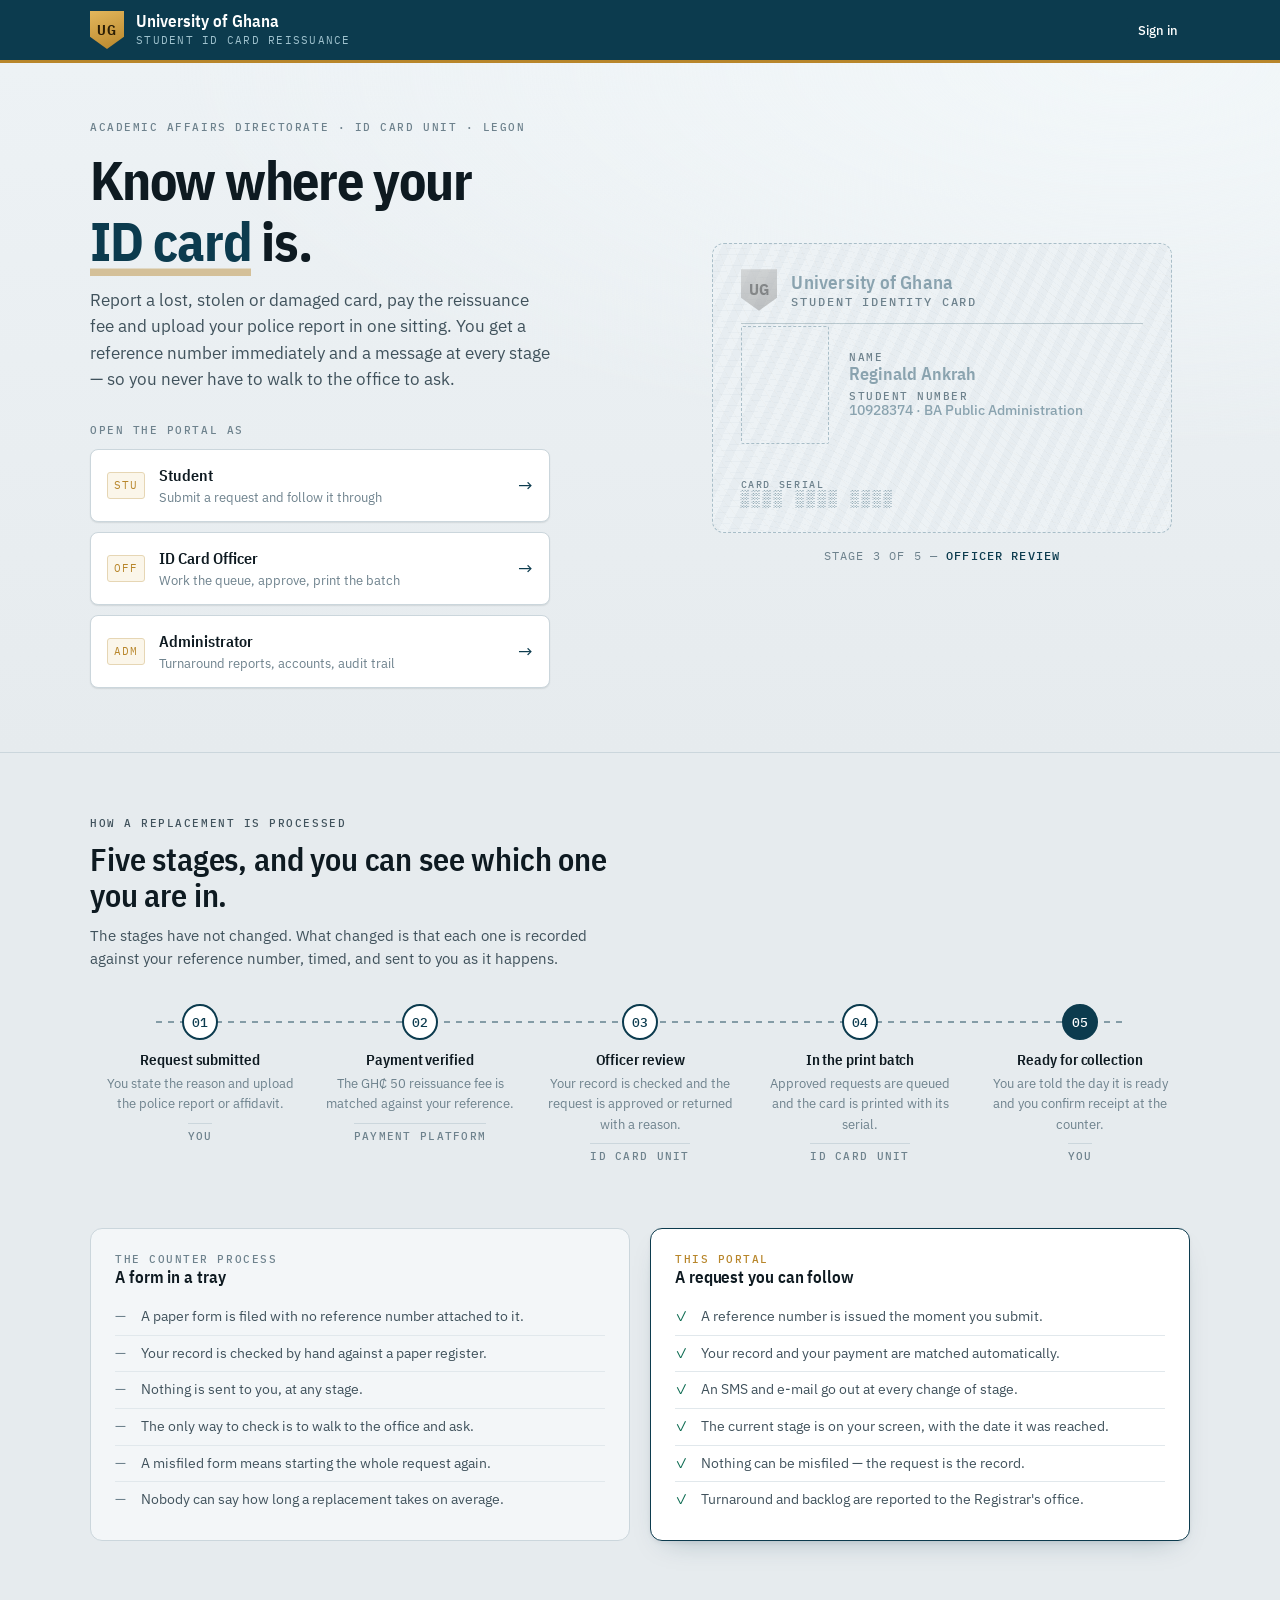
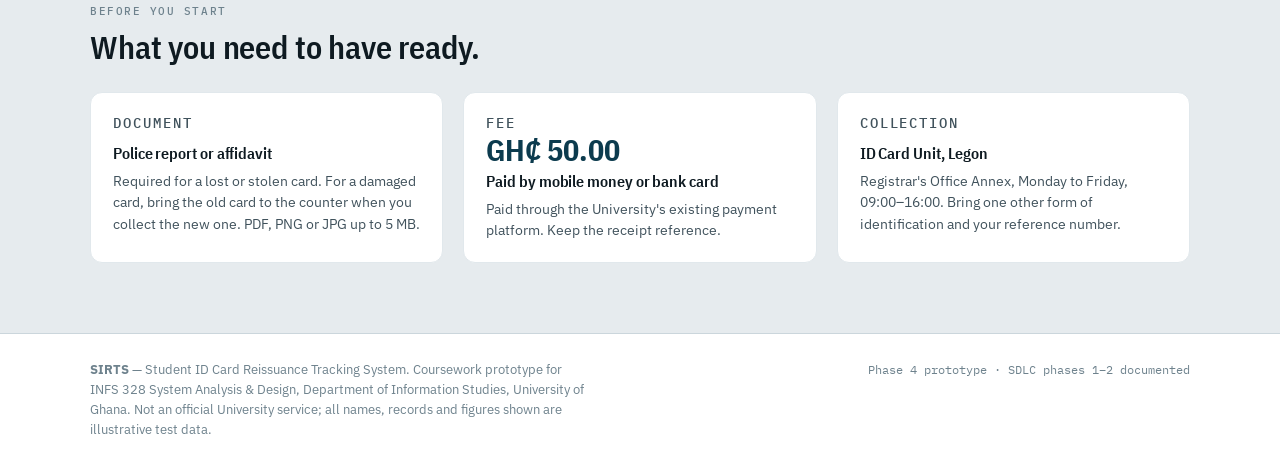
==== index.html @ f865d031 "Build the SIRTS reissuance portal as a static site Replaces the single-file Tailwind mockup with a s" ====
<!DOCTYPE html>
<html lang="en">
<head>
<meta charset="UTF-8">
<meta name="viewport" content="width=device-width, initial-scale=1">
<title>Student ID Card Reissuance — University of Ghana</title>
<meta name="description" content="Report a lost, stolen or damaged University of Ghana student ID card, pay the reissuance fee, and follow the request through every stage until collection.">
<link rel="preconnect" href="https://fonts.googleapis.com">
<link rel="preconnect" href="https://fonts.gstatic.com" crossorigin>
<link href="https://fonts.googleapis.com/css2?family=IBM+Plex+Mono:wght@400;500&family=IBM+Plex+Sans+Condensed:wght@600;700&family=IBM+Plex+Sans:wght@400;500;600&display=swap" rel="stylesheet">
<link rel="stylesheet" href="assets/css/base.css">
<link rel="stylesheet" href="assets/css/home.css">
<link rel="icon" href="data:image/svg+xml,<svg xmlns='http://www.w3.org/2000/svg' viewBox='0 0 32 32'><rect width='32' height='32' rx='6' fill='%230C3B4E'/><text x='16' y='22' font-family='sans-serif' font-size='15' font-weight='700' fill='%23E3B75C' text-anchor='middle'>UG</text></svg>">
</head>
<body>

<header class="mast mast--home">
  <div class="wrap mast__in">
    <a class="mast__id" href="index.html">
      <span class="crest" aria-hidden="true">UG</span>
      <span>
        <span class="mast__name">University of Ghana</span>
        <span class="mast__sub">Student ID Card Reissuance</span>
      </span>
    </a>
    <a class="btn btn--sm" href="app.html?role=student">Sign in</a>
  </div>
</header>

<main>

  <!-- HERO: the card you are waiting for, drawn as it currently exists -->
  <section class="hero">
    <div class="wrap hero__grid">
      <div>
        <p class="eyebrow">Academic Affairs Directorate · ID Card Unit · Legon</p>
        <h1>Know where your <em>ID card</em> is.</h1>
        <p class="hero__lede">
          Report a lost, stolen or damaged card, pay the reissuance fee and upload your
          police report in one sitting. You get a reference number immediately and a
          message at every stage — so you never have to walk to the office to ask.
        </p>

        <nav class="doors" aria-labelledby="doors-label">
          <p class="eyebrow doors__label" id="doors-label">Open the portal as</p>
          <div class="doors__list">
            <a class="door" href="app.html?role=student">
              <span class="door__key">STU</span>
              <span>
                <span class="door__name">Student</span>
                <span class="door__what">Submit a request and follow it through</span>
              </span>
              <span class="door__go" aria-hidden="true">→</span>
            </a>
            <a class="door" href="app.html?role=officer">
              <span class="door__key">OFF</span>
              <span>
                <span class="door__name">ID Card Officer</span>
                <span class="door__what">Work the queue, approve, print the batch</span>
              </span>
              <span class="door__go" aria-hidden="true">→</span>
            </a>
            <a class="door" href="app.html?role=admin">
              <span class="door__key">ADM</span>
              <span>
                <span class="door__name">Administrator</span>
                <span class="door__what">Turnaround reports, accounts, audit trail</span>
              </span>
              <span class="door__go" aria-hidden="true">→</span>
            </a>
          </div>
        </nav>
      </div>

      <div class="hero__art">
        <figure class="idcard" id="heroCard" data-state="blueprint">
          <div class="idcard__face">
            <div class="idcard__head">
              <span class="idcard__crest" aria-hidden="true">UG</span>
              <span class="idcard__org">
                <b>University of Ghana</b>
                <span>Student Identity Card</span>
              </span>
            </div>
            <div class="idcard__body">
              <div class="idcard__photo" aria-hidden="true">RA</div>
              <dl class="idcard__lines">
                <div>
                  <dt>Name</dt>
                  <dd>Reginald Ankrah</dd>
                </div>
                <div>
                  <dt>Student number</dt>
                  <dd class="sm mono">10928374 · BA Public Administration</dd>
                </div>
              </dl>
            </div>
            <div class="idcard__foot">
              <span class="idcard__serial">
                <small>Card serial</small>
                <span id="heroSerial">▒▒▒▒ ▒▒▒▒ ▒▒▒▒</span>
              </span>
              <span class="idcard__seal" aria-hidden="true">UG</span>
            </div>
          </div>
        </figure>
        <p class="hero__caption" id="heroCaption">Stage 1 of 5 — <b>request submitted</b></p>
      </div>
    </div>
  </section>

  <!-- THE FIVE STAGES -->
  <section class="stages">
    <div class="wrap">
      <div class="stages__head">
        <p class="eyebrow">How a replacement is processed</p>
        <h2>Five stages, and you can see which one you are in.</h2>
        <p>
          The stages have not changed. What changed is that each one is recorded against
          your reference number, timed, and sent to you as it happens.
        </p>
      </div>
      <ol class="rail">
        <li class="stage">
          <span class="stage__dot">01</span>
          <div>
            <h3>Request submitted</h3>
            <p>You state the reason and upload the police report or affidavit.</p>
            <span class="stage__who">You</span>
          </div>
        </li>
        <li class="stage">
          <span class="stage__dot">02</span>
          <div>
            <h3>Payment verified</h3>
            <p>The GH₵ 50 reissuance fee is matched against your reference.</p>
            <span class="stage__who">Payment platform</span>
          </div>
        </li>
        <li class="stage">
          <span class="stage__dot">03</span>
          <div>
            <h3>Officer review</h3>
            <p>Your record is checked and the request is approved or returned with a reason.</p>
            <span class="stage__who">ID Card Unit</span>
          </div>
        </li>
        <li class="stage">
          <span class="stage__dot">04</span>
          <div>
            <h3>In the print batch</h3>
            <p>Approved requests are queued and the card is printed with its serial.</p>
            <span class="stage__who">ID Card Unit</span>
          </div>
        </li>
        <li class="stage">
          <span class="stage__dot">05</span>
          <div>
            <h3>Ready for collection</h3>
            <p>You are told the day it is ready and you confirm receipt at the counter.</p>
            <span class="stage__who">You</span>
          </div>
        </li>
      </ol>
    </div>
  </section>

  <!-- WHAT CHANGES -->
  <section class="split">
    <div class="wrap split__grid">
      <div class="compare compare--old">
        <p class="eyebrow">The counter process</p>
        <h3>A form in a tray</h3>
        <ul>
          <li><i>—</i> A paper form is filed with no reference number attached to it.</li>
          <li><i>—</i> Your record is checked by hand against a paper register.</li>
          <li><i>—</i> Nothing is sent to you, at any stage.</li>
          <li><i>—</i> The only way to check is to walk to the office and ask.</li>
          <li><i>—</i> A misfiled form means starting the whole request again.</li>
          <li><i>—</i> Nobody can say how long a replacement takes on average.</li>
        </ul>
      </div>
      <div class="compare compare--new">
        <p class="eyebrow eyebrow--gold">This portal</p>
        <h3>A request you can follow</h3>
        <ul>
          <li><i>✓</i> A reference number is issued the moment you submit.</li>
          <li><i>✓</i> Your record and your payment are matched automatically.</li>
          <li><i>✓</i> An SMS and e-mail go out at every change of stage.</li>
          <li><i>✓</i> The current stage is on your screen, with the date it was reached.</li>
          <li><i>✓</i> Nothing can be misfiled — the request is the record.</li>
          <li><i>✓</i> Turnaround and backlog are reported to the Registrar's office.</li>
        </ul>
      </div>
    </div>
  </section>

  <!-- WHAT YOU NEED -->
  <section class="needs">
    <div class="wrap">
      <p class="eyebrow">Before you start</p>
      <h2 style="font-size:clamp(24px,3.4vw,32px);margin-top:10px;">What you need to have ready.</h2>
      <div class="needs__grid">
        <article class="need">
          <p class="eyebrow">Document</p>
          <h3>Police report or affidavit</h3>
          <p>
            Required for a lost or stolen card. For a damaged card, bring the old card to
            the counter when you collect the new one. PDF, PNG or JPG up to 5 MB.
          </p>
        </article>
        <article class="need">
          <p class="eyebrow">Fee</p>
          <p class="fee">GH₵ 50.00</p>
          <h3 style="margin-top:8px;">Paid by mobile money or bank card</h3>
          <p>Paid through the University's existing payment platform. Keep the receipt reference.</p>
        </article>
        <article class="need">
          <p class="eyebrow">Collection</p>
          <h3>ID Card Unit, Legon</h3>
          <p>
            Registrar's Office Annex, Monday to Friday, 09:00–16:00. Bring one other form of
            identification and your reference number.
          </p>
        </article>
      </div>
    </div>
  </section>
</main>

<footer class="foot">
  <div class="wrap foot__in">
    <p>
      <strong>SIRTS</strong> — Student ID Card Reissuance Tracking System. Coursework
      prototype for INFS 328 System Analysis &amp; Design, Department of Information
      Studies, University of Ghana. Not an official University service; all names, records
      and figures shown are illustrative test data.
    </p>
    <p class="mono" style="font-size:12px;">Phase 4 prototype · SDLC phases 1–2 documented</p>
  </div>
</footer>

<script src="assets/js/home.js"></script>
</body>
</html>
---- assets/css/base.css ----
/* SIRTS — Student ID Card Reissuance Tracking System
   Shared tokens, resets, typography and the ID-card artifact. */

:root {
  /* Ground: the cool sheen of a laminated card, not paper white */
  --paper:        #E6EBEE;
  --paper-deep:   #D5DDE2;
  --surface:      #FFFFFF;
  --surface-sunk: #F3F6F8;

  --ink:          #0E1A21;
  --ink-2:        #40525C;
  --ink-3:        #6E828D;
  --rule:         #CBD6DC;
  --rule-soft:    #E1E8EC;

  --legon:        #0C3B4E;   /* primary — deep petrol blue */
  --legon-lift:   #145369;
  --legon-wash:   #E4EEF2;

  --gold:         #B8862B;   /* foil. used only on the card and the seal */
  --gold-lift:    #E3B75C;

  --wait:         #A2660A;
  --wait-wash:    #FBF0DC;
  --ok:           #0B6A50;
  --ok-wash:      #DFF0EA;
  --stop:         #97282A;
  --stop-wash:    #FAE5E4;

  --sans: "IBM Plex Sans", -apple-system, BlinkMacSystemFont, "Segoe UI", Roboto, sans-serif;
  --cond: "IBM Plex Sans Condensed", "IBM Plex Sans", -apple-system, "Segoe UI", Roboto, sans-serif;
  --mono: "IBM Plex Mono", ui-monospace, SFMono-Regular, Menlo, Consolas, monospace;

  --r-sm: 4px;
  --r-md: 8px;
  --r-lg: 12px;

  --shadow-1: 0 1px 2px rgba(14, 26, 33, .06), 0 1px 1px rgba(14, 26, 33, .04);
  --shadow-2: 0 2px 4px rgba(14, 26, 33, .05), 0 12px 28px -16px rgba(12, 59, 78, .35);
  --shadow-3: 0 24px 60px -24px rgba(12, 59, 78, .45);

  --wrap: 1140px;
}

*, *::before, *::after { box-sizing: border-box; }

html { -webkit-text-size-adjust: 100%; }

body {
  margin: 0;
  background: var(--paper);
  color: var(--ink);
  font-family: var(--sans);
  font-size: 15px;
  line-height: 1.55;
  font-feature-settings: "kern" 1;
  -webkit-font-smoothing: antialiased;
}

h1, h2, h3, h4 {
  font-family: var(--cond);
  font-weight: 600;
  line-height: 1.12;
  letter-spacing: -0.005em;
  margin: 0;
}

p { margin: 0; }
ul, ol { margin: 0; padding: 0; list-style: none; }

a { color: var(--legon); text-decoration-thickness: 1px; text-underline-offset: 2px; }
a:hover { color: var(--legon-lift); }

:focus-visible {
  outline: 2px solid var(--legon);
  outline-offset: 2px;
  border-radius: 2px;
}

.wrap { width: 100%; max-width: var(--wrap); margin-inline: auto; padding-inline: 20px; }

/* ---------- micro-labels: the registry vernacular ---------- */
.eyebrow {
  font-family: var(--mono);
  font-size: 11px;
  font-weight: 500;
  letter-spacing: .14em;
  text-transform: uppercase;
  color: var(--ink-3);
}
.eyebrow--gold { color: var(--gold); }

.mono { font-family: var(--mono); font-variant-numeric: tabular-nums; }

/* ---------- buttons ---------- */
.btn {
  --btn-bg: var(--legon);
  --btn-fg: #fff;
  --btn-bd: var(--legon);
  display: inline-flex;
  align-items: center;
  gap: 8px;
  padding: 9px 15px;
  border: 1px solid var(--btn-bd);
  border-radius: var(--r-sm);
  background: var(--btn-bg);
  color: var(--btn-fg);
  font: 500 14px/1 var(--sans);
  cursor: pointer;
  text-decoration: none;
  transition: background-color .14s ease, border-color .14s ease, transform .14s ease;
}
.btn:hover { background: var(--legon-lift); border-color: var(--legon-lift); color: #fff; }
.btn:active { transform: translateY(1px); }
.btn[disabled] { opacity: .45; cursor: not-allowed; transform: none; }

.btn--quiet { --btn-bg: transparent; --btn-fg: var(--legon); --btn-bd: var(--rule); }
.btn--quiet:hover { background: var(--legon-wash); border-color: var(--legon); color: var(--legon); }

.btn--go { --btn-bg: var(--ok); --btn-bd: var(--ok); }
.btn--go:hover { background: #095641; border-color: #095641; }

.btn--stop { --btn-bg: transparent; --btn-fg: var(--stop); --btn-bd: #E3BEBD; }
.btn--stop:hover { background: var(--stop-wash); border-color: var(--stop); color: var(--stop); }

.btn--sm { padding: 6px 11px; font-size: 13px; }

/* ---------- status pills ---------- */
.pill {
  display: inline-flex;
  align-items: center;
  gap: 6px;
  padding: 3px 9px 3px 7px;
  border-radius: 999px;
  font: 500 12px/1.5 var(--sans);
  white-space: nowrap;
}
.pill::before { content: ""; width: 6px; height: 6px; border-radius: 50%; background: currentColor; }
.pill--wait { background: var(--wait-wash); color: var(--wait); }
.pill--ok   { background: var(--ok-wash);   color: var(--ok); }
.pill--stop { background: var(--stop-wash); color: var(--stop); }
.pill--idle { background: var(--surface-sunk); color: var(--ink-2); }

/* ---------- surfaces ---------- */
.panel {
  background: var(--surface);
  border: 1px solid var(--rule-soft);
  border-radius: var(--r-lg);
  box-shadow: var(--shadow-1);
}
.panel__head {
  display: flex;
  align-items: center;
  justify-content: space-between;
  gap: 12px;
  padding: 14px 18px;
  border-bottom: 1px solid var(--rule-soft);
}
.panel__head h2, .panel__head h3 { font-size: 16px; }
.panel__body { padding: 18px; }

/* ---------- masthead ---------- */
.mast {
  position: sticky;
  top: 0;
  z-index: 40;
  background: var(--legon);
  color: #fff;
  border-bottom: 3px solid var(--gold);
}
.mast__in {
  display: flex;
  align-items: center;
  justify-content: space-between;
  gap: 16px;
  min-height: 60px;
}
.mast__id { display: flex; align-items: center; gap: 12px; text-decoration: none; color: #fff; }
.mast__id:hover { color: #fff; }
.mast__name { display: block; font-family: var(--cond); font-size: 17px; font-weight: 600; line-height: 1.15; }
.mast__sub {
  display: block;
  font-family: var(--mono); font-size: 10.5px; letter-spacing: .12em;
  text-transform: uppercase; color: #9FC2CE;
}

/* university monogram */
.crest {
  width: 34px; height: 38px;
  flex: none;
  display: grid;
  place-items: center;
  background: linear-gradient(160deg, var(--gold-lift), var(--gold));
  clip-path: polygon(0 0, 100% 0, 100% 68%, 50% 100%, 0 68%);
  font: 700 14px/1 var(--cond);
  letter-spacing: .04em;
  color: #2A1D05;
}

/* ---------- THE SIGNATURE: the card being minted ---------- */
.idcard {
  position: relative;
  margin: 0;
  aspect-ratio: 85.6 / 54;
  width: 100%;
  max-width: 420px;
  border-radius: var(--r-lg);
  container-type: inline-size;
}
.idcard__face {
  position: absolute;
  inset: 0;
  display: grid;
  grid-template-rows: auto 1fr auto;
  padding: 5.5% 6%;
  border-radius: inherit;
  overflow: hidden;
  background: linear-gradient(152deg, #F7FAFB 0%, #E8F0F3 46%, #DCE8ED 100%);
  border: 1px solid var(--rule);
  box-shadow: var(--shadow-2);
  transition: opacity .5s ease, filter .5s ease;
}
/* guilloché — the security print you find on a real card */
.idcard__face::before {
  content: "";
  position: absolute;
  inset: -30%;
  background:
    repeating-radial-gradient(circle at 22% 118%, transparent 0 5px, rgba(12, 59, 78, .14) 5px 5.6px),
    repeating-radial-gradient(circle at 88% -18%, transparent 0 7px, rgba(184, 134, 43, .14) 7px 7.7px);
  opacity: .5;
  pointer-events: none;
}
.idcard__face > * { position: relative; }

.idcard__head {
  display: flex;
  align-items: center;
  gap: 3.5%;
  padding-bottom: 3%;
  border-bottom: 1px solid rgba(12, 59, 78, .22);
}
.idcard__crest {
  width: 8cqw; height: 9cqw;
  background: linear-gradient(160deg, var(--gold-lift), var(--gold));
  clip-path: polygon(0 0, 100% 0, 100% 68%, 50% 100%, 0 68%);
  display: grid; place-items: center;
  font: 700 3.4cqw/1 var(--cond); color: #2A1D05;
}
.idcard__org { line-height: 1.15; }
.idcard__org b { display: block; font: 600 4.2cqw/1.1 var(--cond); color: var(--legon); letter-spacing: .01em; }
.idcard__org span {
  font: 500 2.5cqw/1.2 var(--mono);
  letter-spacing: .16em; text-transform: uppercase; color: var(--ink-3);
}

.idcard__body { display: grid; grid-template-columns: 22% 1fr; gap: 5%; align-items: center; }
.idcard__photo {
  aspect-ratio: 3 / 4;
  border-radius: 2px;
  background: linear-gradient(170deg, #C3D3DA, #9FB6C0);
  display: grid; place-items: center;
  font: 600 6cqw/1 var(--cond);
  color: rgba(255, 255, 255, .92);
  border: 1px solid rgba(12, 59, 78, .2);
}
.idcard__lines { display: grid; gap: 1.6cqw; min-width: 0; }
.idcard__lines dt {
  font: 500 2.3cqw/1 var(--mono);
  letter-spacing: .14em; text-transform: uppercase; color: var(--ink-3);
}
.idcard__lines dd {
  margin: 0;
  font: 600 4cqw/1.15 var(--cond);
  color: var(--ink);
  overflow: hidden; text-overflow: ellipsis; white-space: nowrap;
}
.idcard__lines dd.sm { font: 500 3cqw/1.2 var(--sans); color: var(--ink-2); }

.idcard__foot { display: flex; align-items: flex-end; justify-content: space-between; gap: 4%; }
.idcard__serial {
  font: 500 3cqw/1 var(--mono);
  letter-spacing: .22em;
  color: var(--legon);
}
.idcard__serial small {
  display: block;
  font-size: 2.2cqw; letter-spacing: .16em; text-transform: uppercase;
  color: var(--ink-3); margin-bottom: .6cqw;
}
/* gold foil seal — appears only once the card is approved */
.idcard__seal {
  width: 13cqw; height: 13cqw;
  flex: none;
  border-radius: 50%;
  display: grid; place-items: center;
  background:
    radial-gradient(circle at 34% 28%, rgba(255, 255, 255, .5), transparent 58%),
    conic-gradient(from 210deg, #A87B25, #E7C36E 18%, #9C6F1E 36%, #F0D68F 54%,
                   #A87B25 72%, #E0BB63 88%, #A87B25 100%);
  color: #3A2807;
  font: 700 3cqw/1 var(--cond);
  letter-spacing: .04em;
  box-shadow: inset 0 0 0 .7cqw rgba(255, 255, 255, .34), 0 1px 3px rgba(58, 40, 7, .4);
  opacity: 0;
  transform: scale(.6) rotate(-25deg);
  transition: opacity .45s ease, transform .5s cubic-bezier(.2, .9, .3, 1.35);
}

/* --- state: not yet printed. a blueprint of the card that will exist --- */
.idcard[data-state="blueprint"] .idcard__face {
  background: repeating-linear-gradient(115deg, #EDF2F5 0 9px, #E7EDF1 9px 18px);
  border-style: dashed;
  border-color: #A9BEC8;
  box-shadow: none;
}
.idcard[data-state="blueprint"] .idcard__face::before { opacity: .18; }
.idcard[data-state="blueprint"] .idcard__photo {
  background: transparent;
  border: 1px dashed #A9BEC8;
  color: transparent;
}
.idcard[data-state="blueprint"] .idcard__lines dd,
.idcard[data-state="blueprint"] .idcard__org b,
.idcard[data-state="blueprint"] .idcard__serial { color: #8AA3AF; }
.idcard[data-state="blueprint"] .idcard__crest { filter: grayscale(1); opacity: .5; }

/* --- state: approved and in the print batch --- */
.idcard[data-state="printing"] .idcard__seal { opacity: .35; transform: scale(.92) rotate(-6deg); }
.idcard[data-state="printing"] .idcard__face::after {
  content: "";
  position: absolute;
  inset: 0;
  background: linear-gradient(100deg, transparent 35%, rgba(255, 255, 255, .78) 50%, transparent 65%);
  animation: sweep 2.4s linear infinite;
}

/* --- state: issued. the card exists --- */
.idcard[data-state="issued"] .idcard__seal { opacity: 1; transform: scale(1) rotate(0); }

/* --- state: stopped --- */
.idcard[data-state="void"] .idcard__face { filter: grayscale(.85); opacity: .55; }
.idcard[data-state="void"]::after {
  content: "REJECTED";
  position: absolute;
  top: 50%; left: 50%;
  transform: translate(-50%, -50%) rotate(-11deg);
  font: 700 clamp(20px, 7cqw, 40px)/1 var(--cond);
  letter-spacing: .12em;
  color: rgba(151, 40, 42, .72);
  border: 3px solid rgba(151, 40, 42, .55);
  border-radius: 4px;
  padding: 6px 16px;
}

@keyframes sweep {
  0%   { transform: translateX(-70%); }
  100% { transform: translateX(70%); }
}

/* ---------- toast ---------- */
.toasts {
  position: fixed;
  right: 16px; bottom: 16px;
  z-index: 90;
  display: grid;
  gap: 8px;
  width: min(340px, calc(100vw - 32px));
}
.toast {
  display: flex; gap: 10px; align-items: flex-start;
  padding: 12px 14px;
  border-radius: var(--r-md);
  border: 1px solid var(--rule);
  border-left: 3px solid var(--legon);
  background: var(--surface);
  box-shadow: var(--shadow-3);
  font-size: 13.5px;
  animation: rise .22s ease both;
}
.toast b { font-family: var(--cond); font-size: 14px; display: block; }
.toast--ok   { border-left-color: var(--ok); }
.toast--stop { border-left-color: var(--stop); }
@keyframes rise { from { opacity: 0; transform: translateY(8px); } }

/* ---------- dialog ---------- */
dialog.sheet {
  width: min(560px, calc(100vw - 32px));
  padding: 0;
  border: 1px solid var(--rule);
  border-radius: var(--r-lg);
  background: var(--surface);
  color: var(--ink);
  box-shadow: var(--shadow-3);
}
dialog.sheet::backdrop { background: rgba(9, 32, 42, .55); }
.sheet__head {
  display: flex; align-items: center; justify-content: space-between; gap: 12px;
  padding: 16px 20px;
  border-bottom: 1px solid var(--rule-soft);
}
.sheet__head h2 { font-size: 18px; }
.sheet__body { padding: 20px; display: grid; gap: 16px; }
.sheet__foot {
  display: flex; justify-content: flex-end; gap: 10px;
  padding: 14px 20px;
  border-top: 1px solid var(--rule-soft);
  background: var(--surface-sunk);
  border-radius: 0 0 var(--r-lg) var(--r-lg);
}
.x {
  border: 0; background: transparent; cursor: pointer;
  color: var(--ink-3); font-size: 20px; line-height: 1;
  padding: 4px 6px; border-radius: var(--r-sm);
}
.x:hover { background: var(--surface-sunk); color: var(--ink); }

/* ---------- forms ---------- */
.field { display: grid; gap: 6px; }
.field > label {
  font: 500 11px/1.4 var(--mono);
  letter-spacing: .13em; text-transform: uppercase; color: var(--ink-2);
}
.field .hint { font-size: 12.5px; color: var(--ink-3); }
input[type="text"], input[type="file"], select, textarea {
  width: 100%;
  padding: 9px 11px;
  font: 400 14px/1.4 var(--sans);
  color: var(--ink);
  background: var(--surface);
  border: 1px solid var(--rule);
  border-radius: var(--r-sm);
}
input[type="file"] { padding: 7px 9px; font-size: 13px; }
textarea { resize: vertical; min-height: 78px; }
input:focus, select:focus, textarea:focus {
  outline: 2px solid var(--legon);
  outline-offset: 1px;
  border-color: var(--legon);
}
.choice {
  display: flex; align-items: center; gap: 9px;
  padding: 10px 12px;
  border: 1px solid var(--rule);
  border-radius: var(--r-sm);
  cursor: pointer;
  font-size: 14px;
}
.choice:has(input:checked) { border-color: var(--legon); background: var(--legon-wash); }
.choice input { accent-color: var(--legon); }

.sr {
  position: absolute; width: 1px; height: 1px; padding: 0; margin: -1px;
  overflow: hidden; clip: rect(0 0 0 0); white-space: nowrap; border: 0;
}

/* ---------- masthead on small screens ---------- */
.bell__icon { display: none; }

@media (max-width: 620px) {
  .mast__in { min-height: 56px; gap: 8px; }
  .mast__name { font-size: 15px; white-space: nowrap; }
  /* the portal masthead carries a role switcher too, so the strapline gives way */
  .mast:not(.mast--home) .mast__sub { display: none; }
  .crest { width: 28px; height: 32px; font-size: 12px; }
  .mast__id { gap: 9px; }
  .mast__tools { gap: 6px; }
  .bell { padding: 7px 9px; gap: 5px; }
  .bell__label { display: none; }
  .bell__icon { display: inline; font-size: 13px; }
  .mast__tools select { padding: 7px 5px; font-size: 12px; max-width: 118px; }
}

@media (prefers-reduced-motion: reduce) {
  *, *::before, *::after {
    animation-duration: .001ms !important;
    animation-iteration-count: 1 !important;
    transition-duration: .001ms !important;
  }
}
---- assets/css/home.css ----
/* SIRTS — front page */

.hero {
  padding: 56px 0 64px;
  background:
    radial-gradient(120% 90% at 88% 0%, #F2F7F9 0%, transparent 62%),
    linear-gradient(180deg, #EDF2F5 0%, var(--paper) 100%);
  border-bottom: 1px solid var(--rule);
}
.hero__grid {
  display: grid;
  grid-template-columns: minmax(0, 1.05fr) minmax(0, .95fr);
  gap: 56px;
  align-items: center;
}
.hero h1 {
  font-size: clamp(34px, 5.4vw, 54px);
  font-weight: 700;
  letter-spacing: -0.02em;
  margin: 14px 0 16px;
  max-width: 14ch;
}
.hero h1 em {
  font-style: normal;
  color: var(--legon);
  box-shadow: inset 0 -0.14em 0 rgba(184, 134, 43, .45);
}
.hero__lede { font-size: 17px; color: var(--ink-2); max-width: 46ch; }

.hero__art { display: grid; gap: 14px; justify-items: center; }
.hero__art .idcard { max-width: 460px; }
.hero__caption {
  font-family: var(--mono);
  font-size: 11.5px;
  letter-spacing: .1em;
  text-transform: uppercase;
  color: var(--ink-3);
  text-align: center;
}
.hero__caption b { color: var(--legon); font-weight: 500; }

/* sign-in: three doors, not a login form nobody can use */
.doors { margin-top: 30px; }
.doors__label { margin-bottom: 10px; }
.doors__list { display: grid; gap: 10px; max-width: 460px; }
.door {
  display: grid;
  grid-template-columns: auto 1fr auto;
  align-items: center;
  gap: 14px;
  padding: 13px 16px;
  background: var(--surface);
  border: 1px solid var(--rule);
  border-radius: var(--r-md);
  text-decoration: none;
  color: inherit;
  box-shadow: var(--shadow-1);
  transition: border-color .15s ease, transform .15s ease, box-shadow .15s ease;
}
.door:hover {
  border-color: var(--legon);
  transform: translateX(3px);
  box-shadow: var(--shadow-2);
  color: inherit;
}
.door__key {
  font-family: var(--mono); font-size: 11px; letter-spacing: .1em;
  color: var(--gold); border: 1px solid #E6D6B4; background: #FBF6EA;
  border-radius: 3px; padding: 4px 6px;
}
.door__name { display: block; font-family: var(--cond); font-weight: 600; font-size: 16px; }
.door__what { display: block; font-size: 13px; color: var(--ink-3); }
.door__go { color: var(--legon); font-size: 18px; line-height: 1; }

/* the stage rail — the thing the old counter process could not show you */
.stages { padding: 62px 0; }
.stages__head { max-width: 60ch; margin-bottom: 34px; }
.stages__head h2 { font-size: clamp(24px, 3.4vw, 32px); margin: 10px 0 10px; }
.stages__head p { color: var(--ink-2); }

.rail { display: grid; grid-template-columns: repeat(5, 1fr); gap: 0; position: relative; }
.rail::before {
  content: "";
  position: absolute;
  left: 6%; right: 6%; top: 17px;
  height: 2px;
  background: repeating-linear-gradient(90deg, var(--legon) 0 6px, transparent 6px 12px);
  opacity: .45;
}
.stage { position: relative; padding: 0 12px; text-align: center; }
.stage__dot {
  width: 36px; height: 36px;
  margin: 0 auto 12px;
  display: grid; place-items: center;
  border-radius: 50%;
  background: var(--surface);
  border: 2px solid var(--legon);
  color: var(--legon);
  font: 500 13px/1 var(--mono);
  position: relative;
  z-index: 1;
}
.stage:last-child .stage__dot { background: var(--legon); color: #fff; }
.stage h3 { font-size: 15px; margin-bottom: 5px; }
.stage p { font-size: 13px; color: var(--ink-3); }
.stage__who {
  display: inline-block;
  margin-top: 8px;
  font: 500 10.5px/1 var(--mono);
  letter-spacing: .12em; text-transform: uppercase;
  color: var(--ink-3);
  border-top: 1px solid var(--rule);
  padding-top: 7px;
}

/* before / after — stated as process facts, not invented numbers */
.split { padding: 0 0 62px; }
.split__grid { display: grid; grid-template-columns: 1fr 1fr; gap: 20px; }
.compare { padding: 22px 24px; border-radius: var(--r-lg); border: 1px solid var(--rule); }
.compare--old { background: var(--surface-sunk); }
.compare--new { background: var(--surface); border-color: var(--legon); box-shadow: var(--shadow-2); }
.compare h3 { font-size: 17px; margin-bottom: 12px; }
.compare li {
  display: grid; grid-template-columns: 16px 1fr; gap: 10px;
  padding: 7px 0; font-size: 14px; color: var(--ink-2);
  border-top: 1px solid var(--rule-soft);
}
.compare li:first-of-type { border-top: 0; }
.compare li i { font-style: normal; color: var(--ink-3); }
.compare--new li i { color: var(--ok); }

/* what you need */
.needs { padding: 0 0 70px; }
.needs__grid { display: grid; grid-template-columns: repeat(3, 1fr); gap: 20px; margin-top: 26px; }
.need { padding: 20px 22px; background: var(--surface); border: 1px solid var(--rule-soft); border-radius: var(--r-lg); }
.need h3 { font-size: 16px; margin: 10px 0 8px; }
.need p { font-size: 14px; color: var(--ink-2); }
.need .fee { font-family: var(--cond); font-size: 30px; font-weight: 700; color: var(--legon); line-height: 1; }

.foot {
  border-top: 1px solid var(--rule);
  background: var(--surface);
  padding: 26px 0 34px;
}
.foot__in { display: flex; flex-wrap: wrap; gap: 16px; justify-content: space-between; align-items: baseline; }
.foot p { font-size: 13px; color: var(--ink-3); max-width: 62ch; }

@media (max-width: 960px) {
  .hero__grid { grid-template-columns: 1fr; gap: 40px; }
  .hero { padding: 40px 0 48px; }
  .rail { grid-template-columns: 1fr; gap: 18px; }
  .rail::before { display: none; }
  .stage { text-align: left; display: grid; grid-template-columns: 36px 1fr; gap: 14px; padding: 0; }
  .stage__dot { margin: 0; }
  .split__grid, .needs__grid { grid-template-columns: 1fr; }
}
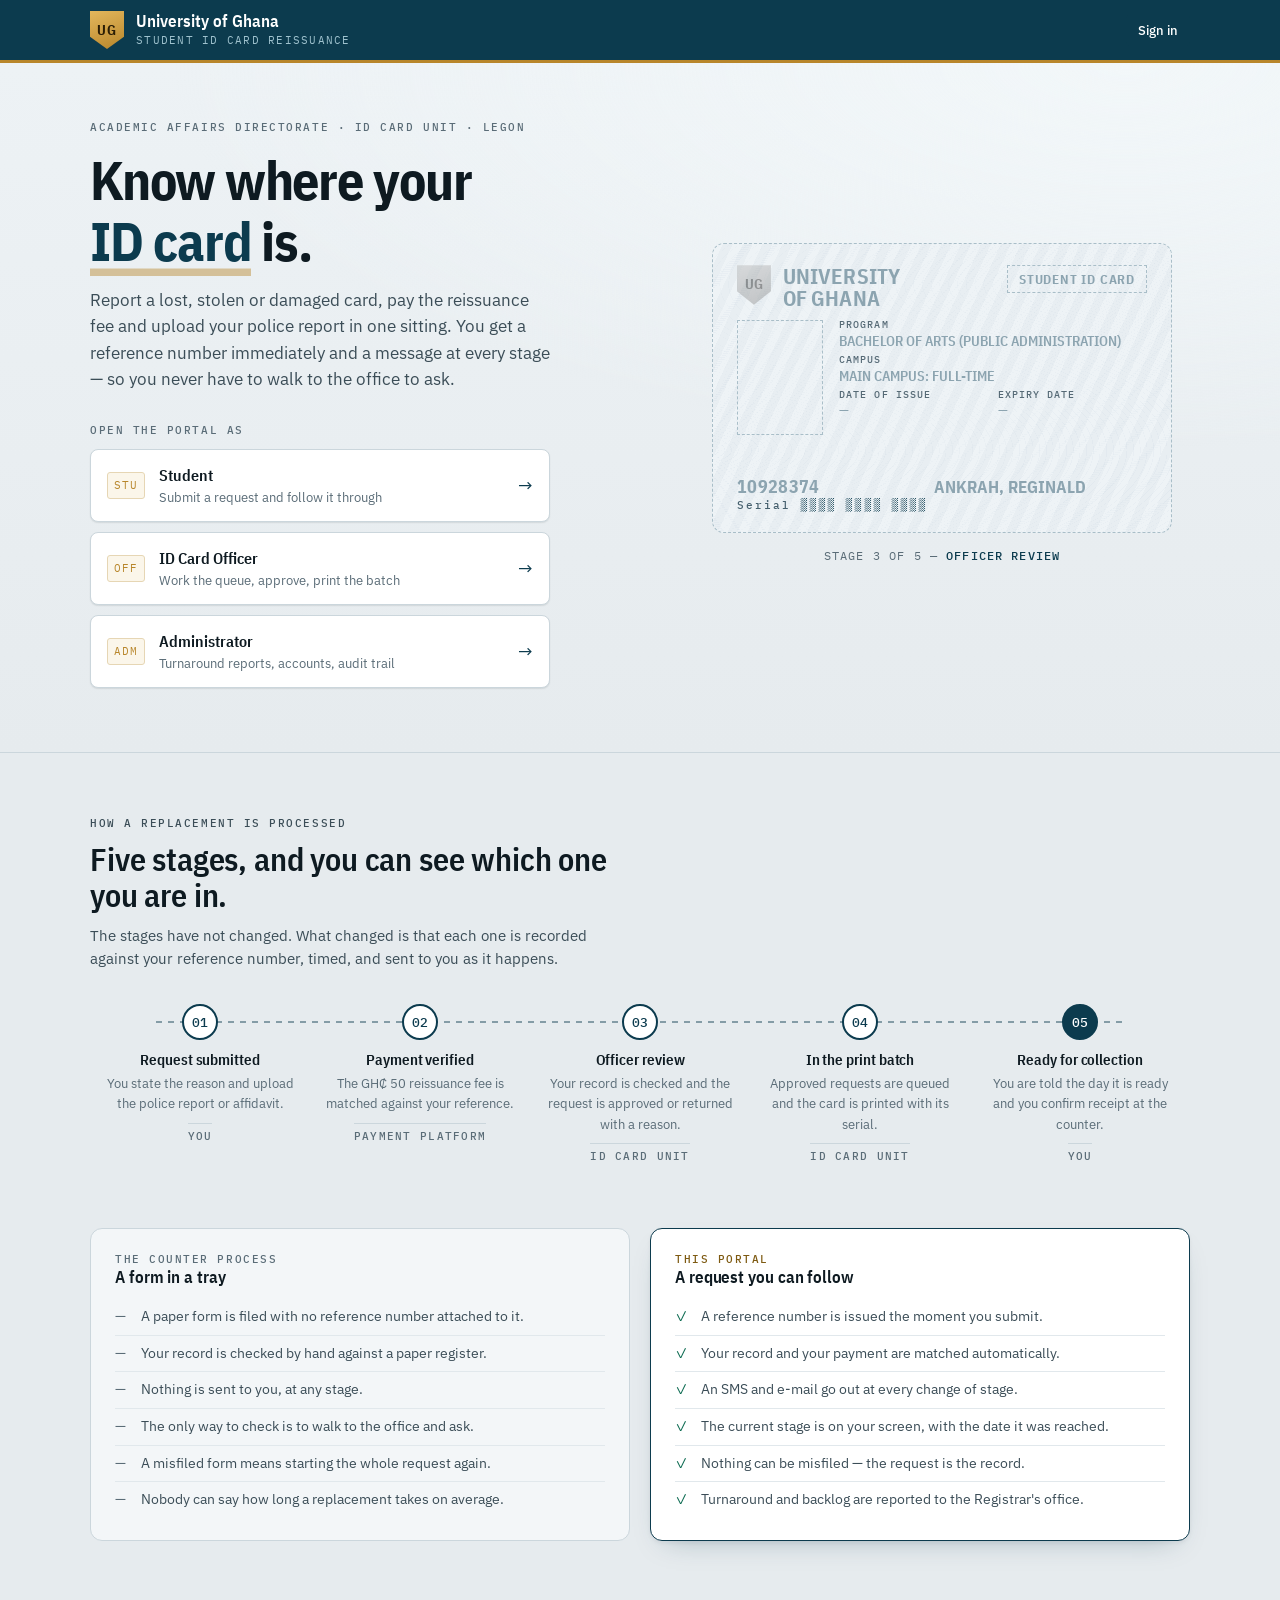
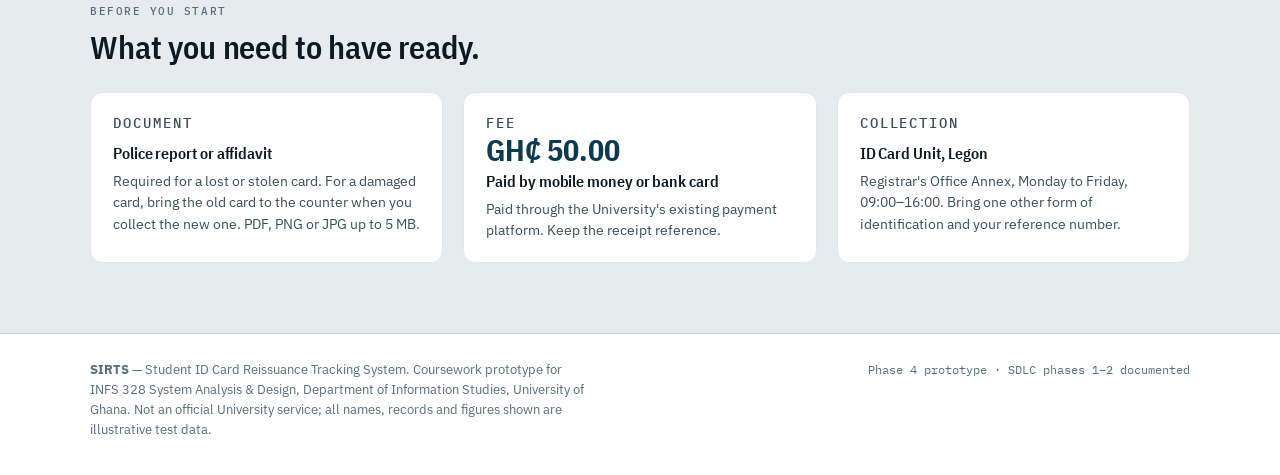
==== commit bde45182: "Rework the card artifact and apply a motion and accessibility pass The ID card now follows the layou" ====
--- a/index.html
+++ b/index.html
@@ -75,33 +75,42 @@
       <div class="hero__art">
         <figure class="idcard" id="heroCard" data-state="blueprint">
           <div class="idcard__face">
-            <div class="idcard__head">
+            <div class="idcard__top">
               <span class="idcard__crest" aria-hidden="true">UG</span>
-              <span class="idcard__org">
-                <b>University of Ghana</b>
-                <span>Student Identity Card</span>
-              </span>
+              <span class="idcard__word">University<br>of Ghana</span>
+              <span class="idcard__banner">Student ID Card</span>
             </div>
             <div class="idcard__body">
               <div class="idcard__photo" aria-hidden="true">RA</div>
-              <dl class="idcard__lines">
+              <dl class="idcard__fields">
                 <div>
-                  <dt>Name</dt>
-                  <dd>Reginald Ankrah</dd>
+                  <dt>Program</dt>
+                  <dd>Bachelor of Arts (Public Administration)</dd>
                 </div>
                 <div>
-                  <dt>Student number</dt>
-                  <dd class="sm mono">10928374 · BA Public Administration</dd>
+                  <dt>Campus</dt>
+                  <dd>Main campus: full-time</dd>
+                </div>
+                <div class="idcard__pair">
+                  <div>
+                    <dt>Date of issue</dt>
+                    <dd id="heroIssue">—</dd>
+                  </div>
+                  <div>
+                    <dt>Expiry date</dt>
+                    <dd id="heroExpiry">—</dd>
+                  </div>
                 </div>
               </dl>
             </div>
             <div class="idcard__foot">
-              <span class="idcard__serial">
-                <small>Card serial</small>
-                <span id="heroSerial">▒▒▒▒ ▒▒▒▒ ▒▒▒▒</span>
-              </span>
-              <span class="idcard__seal" aria-hidden="true">UG</span>
+              <span class="idcard__line">
+                <span class="idcard__no">10928374</span>
+                <span class="idcard__name">Ankrah, Reginald</span>
+              </span>
+              <span class="idcard__serial">Serial <b id="heroSerial">▒▒▒▒ ▒▒▒▒ ▒▒▒▒</b></span>
             </div>
+            <span class="idcard__seal" aria-hidden="true">UG</span>
           </div>
         </figure>
         <p class="hero__caption" id="heroCaption">Stage 1 of 5 — <b>request submitted</b></p>
--- a/assets/css/base.css
+++ b/assets/css/base.css
@@ -9,8 +9,8 @@
   --surface-sunk: #F3F6F8;
 
   --ink:          #0E1A21;
-  --ink-2:        #40525C;
-  --ink-3:        #6E828D;
+  --ink-2:        #3B4D57;
+  --ink-3:        #5A6C77;   /* 4.9:1 on white — safe for small secondary text */
   --rule:         #CBD6DC;
   --rule-soft:    #E1E8EC;
 
@@ -20,6 +20,11 @@
 
   --gold:         #B8862B;   /* foil. used only on the card and the seal */
   --gold-lift:    #E3B75C;
+  --gold-text:    #7E5A12;   /* 5.2:1 on white — the gold that is safe to read */
+
+  /* the built-in curves are too weak to feel deliberate */
+  --ease-out:     cubic-bezier(0.23, 1, 0.32, 1);
+  --ease-in-out:  cubic-bezier(0.77, 0, 0.175, 1);
 
   --wait:         #A2660A;
   --wait-wash:    #FBF0DC;
@@ -89,7 +94,7 @@
   text-transform: uppercase;
   color: var(--ink-3);
 }
-.eyebrow--gold { color: var(--gold); }
+.eyebrow--gold { color: var(--gold-text); }
 
 .mono { font-family: var(--mono); font-variant-numeric: tabular-nums; }
 
@@ -106,25 +111,28 @@
   border-radius: var(--r-sm);
   background: var(--btn-bg);
   color: var(--btn-fg);
+  min-height: 38px;
   font: 500 14px/1 var(--sans);
   cursor: pointer;
   text-decoration: none;
-  transition: background-color .14s ease, border-color .14s ease, transform .14s ease;
-}
-.btn:hover { background: var(--legon-lift); border-color: var(--legon-lift); color: #fff; }
-.btn:active { transform: translateY(1px); }
+  transition: background-color 140ms ease, border-color 140ms ease,
+              transform 160ms var(--ease-out);
+}
+@media (hover: hover) and (pointer: fine) {
+  .btn:hover { background: var(--legon-lift); border-color: var(--legon-lift); color: #fff; }
+  .btn--quiet:hover { background: var(--legon-wash); border-color: var(--legon); color: var(--legon); }
+  .btn--go:hover { background: #095641; border-color: #095641; }
+  .btn--stop:hover { background: var(--stop-wash); border-color: var(--stop); color: var(--stop); }
+}
+/* the press has to be felt, not just registered */
+.btn:active { transform: scale(0.97); }
 .btn[disabled] { opacity: .45; cursor: not-allowed; transform: none; }
 
 .btn--quiet { --btn-bg: transparent; --btn-fg: var(--legon); --btn-bd: var(--rule); }
-.btn--quiet:hover { background: var(--legon-wash); border-color: var(--legon); color: var(--legon); }
-
 .btn--go { --btn-bg: var(--ok); --btn-bd: var(--ok); }
-.btn--go:hover { background: #095641; border-color: #095641; }
-
 .btn--stop { --btn-bg: transparent; --btn-fg: var(--stop); --btn-bd: #E3BEBD; }
-.btn--stop:hover { background: var(--stop-wash); border-color: var(--stop); color: var(--stop); }
-
-.btn--sm { padding: 6px 11px; font-size: 13px; }
+
+.btn--sm { padding: 6px 11px; min-height: 32px; font-size: 13px; }
 
 /* ---------- status pills ---------- */
 .pill {
@@ -198,13 +206,16 @@
   color: #2A1D05;
 }
 
-/* ---------- THE SIGNATURE: the card being minted ---------- */
+/* ---------- THE SIGNATURE: the card being minted ----------
+   Layout follows a real University of Ghana student ID: crest and wordmark top
+   left, gold "STUDENT ID CARD" banner top right, portrait left, field stack
+   right, student number and name across the foot. Data is fictional. */
 .idcard {
   position: relative;
   margin: 0;
   aspect-ratio: 85.6 / 54;
   width: 100%;
-  max-width: 420px;
+  max-width: 430px;
   border-radius: var(--r-lg);
   container-type: inline-size;
 }
@@ -213,86 +224,114 @@
   inset: 0;
   display: grid;
   grid-template-rows: auto 1fr auto;
-  padding: 5.5% 6%;
+  gap: 2.4cqw;
+  padding: 4.6% 5.2%;
   border-radius: inherit;
   overflow: hidden;
-  background: linear-gradient(152deg, #F7FAFB 0%, #E8F0F3 46%, #DCE8ED 100%);
+  background:
+    linear-gradient(150deg, #F7FAFC 0%, #E9F1F5 48%, #DCE8EE 100%);
   border: 1px solid var(--rule);
   box-shadow: var(--shadow-2);
-  transition: opacity .5s ease, filter .5s ease;
-}
-/* guilloché — the security print you find on a real card */
+  transition: opacity 400ms var(--ease-out), filter 400ms var(--ease-out);
+}
+/* guilloché — the wave-and-lathe security print a real card carries */
 .idcard__face::before {
   content: "";
   position: absolute;
-  inset: -30%;
+  inset: -40%;
   background:
-    repeating-radial-gradient(circle at 22% 118%, transparent 0 5px, rgba(12, 59, 78, .14) 5px 5.6px),
-    repeating-radial-gradient(circle at 88% -18%, transparent 0 7px, rgba(184, 134, 43, .14) 7px 7.7px);
-  opacity: .5;
+    repeating-radial-gradient(ellipse 62% 30% at 18% 62%,
+      transparent 0 6px, rgba(24, 74, 128, .16) 6px 6.7px),
+    repeating-radial-gradient(ellipse 70% 26% at 86% 30%,
+      transparent 0 8px, rgba(24, 74, 128, .11) 8px 8.8px);
+  opacity: .55;
   pointer-events: none;
 }
 .idcard__face > * { position: relative; }
 
-.idcard__head {
-  display: flex;
-  align-items: center;
-  gap: 3.5%;
-  padding-bottom: 3%;
-  border-bottom: 1px solid rgba(12, 59, 78, .22);
-}
+/* --- top band --- */
+.idcard__top { display: flex; align-items: flex-start; gap: 2.6cqw; }
 .idcard__crest {
-  width: 8cqw; height: 9cqw;
+  width: 7.4cqw; height: 8.6cqw;
+  flex: none;
   background: linear-gradient(160deg, var(--gold-lift), var(--gold));
-  clip-path: polygon(0 0, 100% 0, 100% 68%, 50% 100%, 0 68%);
+  clip-path: polygon(0 0, 100% 0, 100% 66%, 50% 100%, 0 66%);
   display: grid; place-items: center;
-  font: 700 3.4cqw/1 var(--cond); color: #2A1D05;
-}
-.idcard__org { line-height: 1.15; }
-.idcard__org b { display: block; font: 600 4.2cqw/1.1 var(--cond); color: var(--legon); letter-spacing: .01em; }
-.idcard__org span {
-  font: 500 2.5cqw/1.2 var(--mono);
-  letter-spacing: .16em; text-transform: uppercase; color: var(--ink-3);
-}
-
-.idcard__body { display: grid; grid-template-columns: 22% 1fr; gap: 5%; align-items: center; }
+  font: 700 3cqw/1 var(--cond); color: #2A1D05;
+}
+.idcard__word {
+  font: 700 4.6cqw/1.02 var(--cond);
+  letter-spacing: .005em;
+  color: #16222B;
+  text-transform: uppercase;
+  margin-top: .2cqw;
+}
+.idcard__banner {
+  margin-left: auto;
+  padding: 1cqw 2.4cqw;
+  background: linear-gradient(100deg, #8E6415, #D8B15E 45%, #9C7020);
+  color: #FFF8E6;
+  font: 700 2.9cqw/1.25 var(--cond);
+  letter-spacing: .06em;
+  text-transform: uppercase;
+  white-space: nowrap;
+}
+
+/* --- body --- */
+.idcard__body { display: grid; grid-template-columns: 21% 1fr; gap: 4%; align-items: start; }
 .idcard__photo {
   aspect-ratio: 3 / 4;
-  border-radius: 2px;
-  background: linear-gradient(170deg, #C3D3DA, #9FB6C0);
+  border-radius: 1px;
+  background: linear-gradient(170deg, #BACBD4, #93AAB6);
   display: grid; place-items: center;
-  font: 600 6cqw/1 var(--cond);
-  color: rgba(255, 255, 255, .92);
-  border: 1px solid rgba(12, 59, 78, .2);
-}
-.idcard__lines { display: grid; gap: 1.6cqw; min-width: 0; }
-.idcard__lines dt {
+  font: 600 5.4cqw/1 var(--cond);
+  color: rgba(255, 255, 255, .94);
+  border: 1px solid rgba(12, 59, 78, .22);
+}
+.idcard__fields { display: grid; gap: 1.4cqw; min-width: 0; margin: 0; }
+.idcard__fields dt {
+  font: 500 2.2cqw/1 var(--mono);
+  letter-spacing: .1em; text-transform: uppercase; color: #566A76;
+}
+.idcard__fields dd {
+  margin: .5cqw 0 0;
+  font: 600 3.1cqw/1.12 var(--cond);
+  text-transform: uppercase;
+  color: #16222B;
+  overflow: hidden; text-overflow: ellipsis; white-space: nowrap;
+}
+.idcard__pair { display: grid; grid-template-columns: 1fr 1fr; gap: 3%; }
+
+/* --- foot --- */
+.idcard__foot { display: grid; gap: 1cqw; }
+/* the foot keeps clear of the seal struck into the bottom-right corner */
+.idcard__line {
+  display: flex; align-items: baseline; justify-content: space-between;
+  gap: 3%; padding-right: 15%;
+}
+.idcard__no {
+  font: 700 4cqw/1 var(--cond);
+  letter-spacing: .02em;
+  color: #16222B;
+}
+.idcard__name {
+  font: 700 3.8cqw/1 var(--cond);
+  text-transform: uppercase;
+  color: #16222B;
+  overflow: hidden; text-overflow: ellipsis; white-space: nowrap;
+}
+.idcard__serial {
   font: 500 2.3cqw/1 var(--mono);
-  letter-spacing: .14em; text-transform: uppercase; color: var(--ink-3);
-}
-.idcard__lines dd {
-  margin: 0;
-  font: 600 4cqw/1.15 var(--cond);
-  color: var(--ink);
-  overflow: hidden; text-overflow: ellipsis; white-space: nowrap;
-}
-.idcard__lines dd.sm { font: 500 3cqw/1.2 var(--sans); color: var(--ink-2); }
-
-.idcard__foot { display: flex; align-items: flex-end; justify-content: space-between; gap: 4%; }
-.idcard__serial {
-  font: 500 3cqw/1 var(--mono);
-  letter-spacing: .22em;
-  color: var(--legon);
-}
-.idcard__serial small {
-  display: block;
-  font-size: 2.2cqw; letter-spacing: .16em; text-transform: uppercase;
-  color: var(--ink-3); margin-bottom: .6cqw;
-}
-/* gold foil seal — appears only once the card is approved */
+  letter-spacing: .2em;
+  color: #46606E;
+}
+.idcard__serial b { font-weight: 500; color: var(--legon); }
+
+/* gold foil seal — struck onto the card only once it is approved */
 .idcard__seal {
-  width: 13cqw; height: 13cqw;
-  flex: none;
+  position: absolute;
+  right: 5.2%; bottom: 13%;
+  width: 12cqw; height: 12cqw;
   border-radius: 50%;
   display: grid; place-items: center;
   background:
@@ -300,40 +339,46 @@
     conic-gradient(from 210deg, #A87B25, #E7C36E 18%, #9C6F1E 36%, #F0D68F 54%,
                    #A87B25 72%, #E0BB63 88%, #A87B25 100%);
   color: #3A2807;
-  font: 700 3cqw/1 var(--cond);
+  font: 700 2.8cqw/1 var(--cond);
   letter-spacing: .04em;
   box-shadow: inset 0 0 0 .7cqw rgba(255, 255, 255, .34), 0 1px 3px rgba(58, 40, 7, .4);
   opacity: 0;
-  transform: scale(.6) rotate(-25deg);
-  transition: opacity .45s ease, transform .5s cubic-bezier(.2, .9, .3, 1.35);
+  transform: scale(.92) rotate(-14deg);
+  transition: opacity 260ms var(--ease-out), transform 320ms var(--ease-out);
 }
 
 /* --- state: not yet printed. a blueprint of the card that will exist --- */
 .idcard[data-state="blueprint"] .idcard__face {
-  background: repeating-linear-gradient(115deg, #EDF2F5 0 9px, #E7EDF1 9px 18px);
+  background: repeating-linear-gradient(115deg, #EEF3F6 0 9px, #E8EEF2 9px 18px);
   border-style: dashed;
   border-color: #A9BEC8;
   box-shadow: none;
 }
-.idcard[data-state="blueprint"] .idcard__face::before { opacity: .18; }
+.idcard[data-state="blueprint"] .idcard__face::before { opacity: .16; }
 .idcard[data-state="blueprint"] .idcard__photo {
   background: transparent;
   border: 1px dashed #A9BEC8;
   color: transparent;
 }
-.idcard[data-state="blueprint"] .idcard__lines dd,
-.idcard[data-state="blueprint"] .idcard__org b,
-.idcard[data-state="blueprint"] .idcard__serial { color: #8AA3AF; }
-.idcard[data-state="blueprint"] .idcard__crest { filter: grayscale(1); opacity: .5; }
+.idcard[data-state="blueprint"] .idcard__word,
+.idcard[data-state="blueprint"] .idcard__fields dd,
+.idcard[data-state="blueprint"] .idcard__no,
+.idcard[data-state="blueprint"] .idcard__name { color: #8CA4B0; }
+.idcard[data-state="blueprint"] .idcard__banner {
+  background: none;
+  border: 1px dashed #A9BEC8;
+  color: #8CA4B0;
+}
+.idcard[data-state="blueprint"] .idcard__crest { filter: grayscale(1); opacity: .45; }
 
 /* --- state: approved and in the print batch --- */
-.idcard[data-state="printing"] .idcard__seal { opacity: .35; transform: scale(.92) rotate(-6deg); }
+.idcard[data-state="printing"] .idcard__seal { opacity: .4; transform: scale(.96) rotate(-5deg); }
 .idcard[data-state="printing"] .idcard__face::after {
   content: "";
   position: absolute;
   inset: 0;
-  background: linear-gradient(100deg, transparent 35%, rgba(255, 255, 255, .78) 50%, transparent 65%);
-  animation: sweep 2.4s linear infinite;
+  background: linear-gradient(100deg, transparent 36%, rgba(255, 255, 255, .72) 50%, transparent 64%);
+  animation: sweep 2.6s linear infinite;
 }
 
 /* --- state: issued. the card exists --- */
@@ -342,17 +387,18 @@
 /* --- state: stopped --- */
 .idcard[data-state="void"] .idcard__face { filter: grayscale(.85); opacity: .55; }
 .idcard[data-state="void"]::after {
-  content: "REJECTED";
+  content: "RETURNED";
   position: absolute;
   top: 50%; left: 50%;
   transform: translate(-50%, -50%) rotate(-11deg);
-  font: 700 clamp(20px, 7cqw, 40px)/1 var(--cond);
+  font: 700 clamp(18px, 6.5cqw, 38px)/1 var(--cond);
   letter-spacing: .12em;
   color: rgba(151, 40, 42, .72);
   border: 3px solid rgba(151, 40, 42, .55);
   border-radius: 4px;
   padding: 6px 16px;
 }
+
 
 @keyframes sweep {
   0%   { transform: translateX(-70%); }
@@ -368,6 +414,7 @@
   gap: 8px;
   width: min(340px, calc(100vw - 32px));
 }
+/* transitions, not keyframes: toasts arrive in bursts and must retarget cleanly */
 .toast {
   display: flex; gap: 10px; align-items: flex-start;
   padding: 12px 14px;
@@ -377,12 +424,22 @@
   background: var(--surface);
   box-shadow: var(--shadow-3);
   font-size: 13.5px;
-  animation: rise .22s ease both;
+  opacity: 1;
+  transform: translateY(0) scale(1);
+  transition: opacity 240ms var(--ease-out), transform 240ms var(--ease-out);
+}
+@starting-style {
+  .toast { opacity: 0; transform: translateY(14px) scale(.98); }
+}
+/* leaving is the system responding, so it is quicker than arriving */
+.toast[data-leaving] {
+  opacity: 0;
+  transform: translateY(4px) scale(.98);
+  transition-duration: 150ms;
 }
 .toast b { font-family: var(--cond); font-size: 14px; display: block; }
 .toast--ok   { border-left-color: var(--ok); }
 .toast--stop { border-left-color: var(--stop); }
-@keyframes rise { from { opacity: 0; transform: translateY(8px); } }
 
 /* ---------- dialog ---------- */
 dialog.sheet {
@@ -393,8 +450,25 @@
   background: var(--surface);
   color: var(--ink);
   box-shadow: var(--shadow-3);
-}
-dialog.sheet::backdrop { background: rgba(9, 32, 42, .55); }
+  /* a modal is not anchored to a trigger, so it scales from its own centre */
+  opacity: 1;
+  transform: scale(1);
+  transition: opacity 200ms var(--ease-out), transform 200ms var(--ease-out),
+              overlay 200ms allow-discrete, display 200ms allow-discrete;
+}
+dialog.sheet:not([open]) { opacity: 0; transform: scale(.96); }
+@starting-style {
+  dialog.sheet[open] { opacity: 0; transform: scale(.96); }
+}
+dialog.sheet::backdrop {
+  background: rgba(9, 32, 42, .55);
+  opacity: 1;
+  transition: opacity 200ms ease, overlay 200ms allow-discrete, display 200ms allow-discrete;
+}
+dialog.sheet:not([open])::backdrop { opacity: 0; }
+@starting-style {
+  dialog.sheet[open]::backdrop { opacity: 0; }
+}
 .sheet__head {
   display: flex; align-items: center; justify-content: space-between; gap: 12px;
   padding: 16px 20px;
--- a/assets/css/home.css
+++ b/assets/css/home.css
@@ -54,15 +54,20 @@
   border-radius: var(--r-md);
   text-decoration: none;
   color: inherit;
+  min-height: 48px;
   box-shadow: var(--shadow-1);
-  transition: border-color .15s ease, transform .15s ease, box-shadow .15s ease;
+  transition: border-color 150ms ease, transform 160ms var(--ease-out),
+              box-shadow 150ms ease;
 }
-.door:hover {
-  border-color: var(--legon);
-  transform: translateX(3px);
-  box-shadow: var(--shadow-2);
-  color: inherit;
+@media (hover: hover) and (pointer: fine) {
+  .door:hover {
+    border-color: var(--legon);
+    transform: translateX(3px);
+    box-shadow: var(--shadow-2);
+    color: inherit;
+  }
 }
+.door:active { transform: scale(0.985); }
 .door__key {
   font-family: var(--mono); font-size: 11px; letter-spacing: .1em;
   color: var(--gold); border: 1px solid #E6D6B4; background: #FBF6EA;
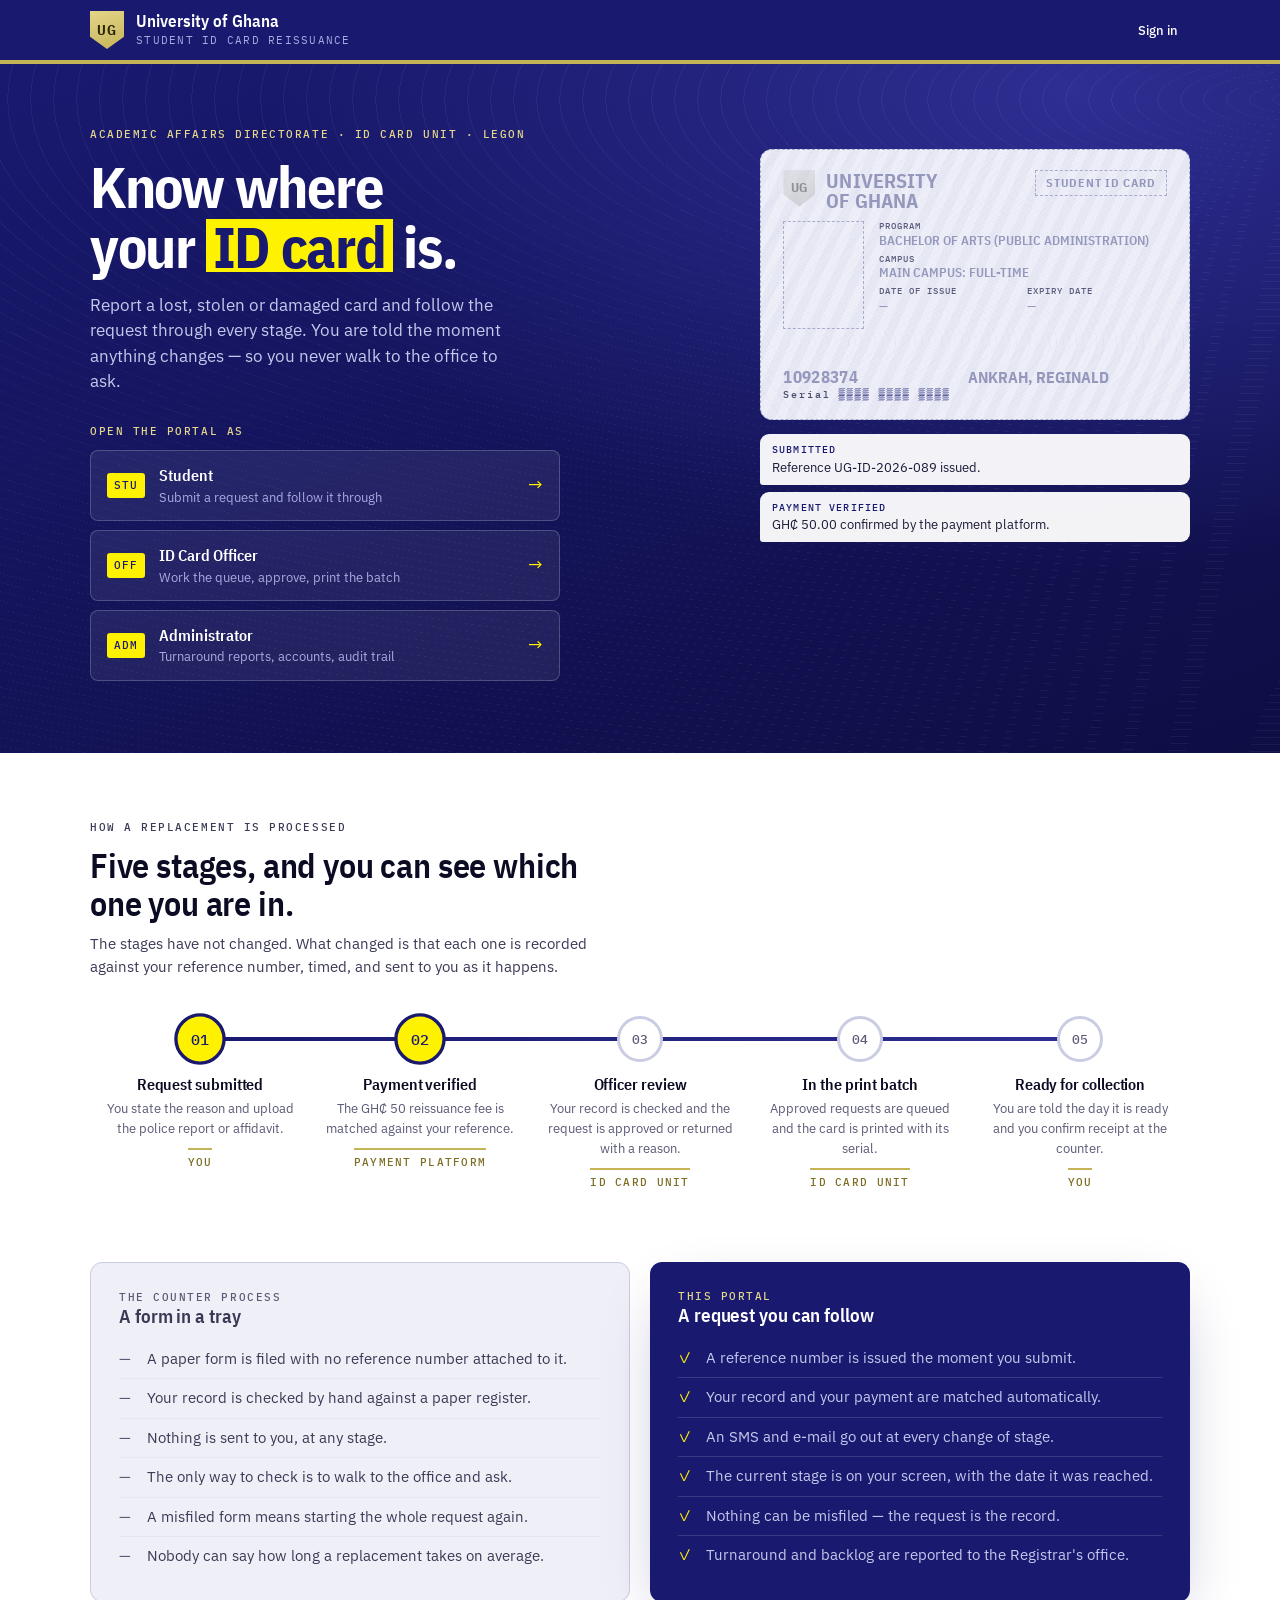
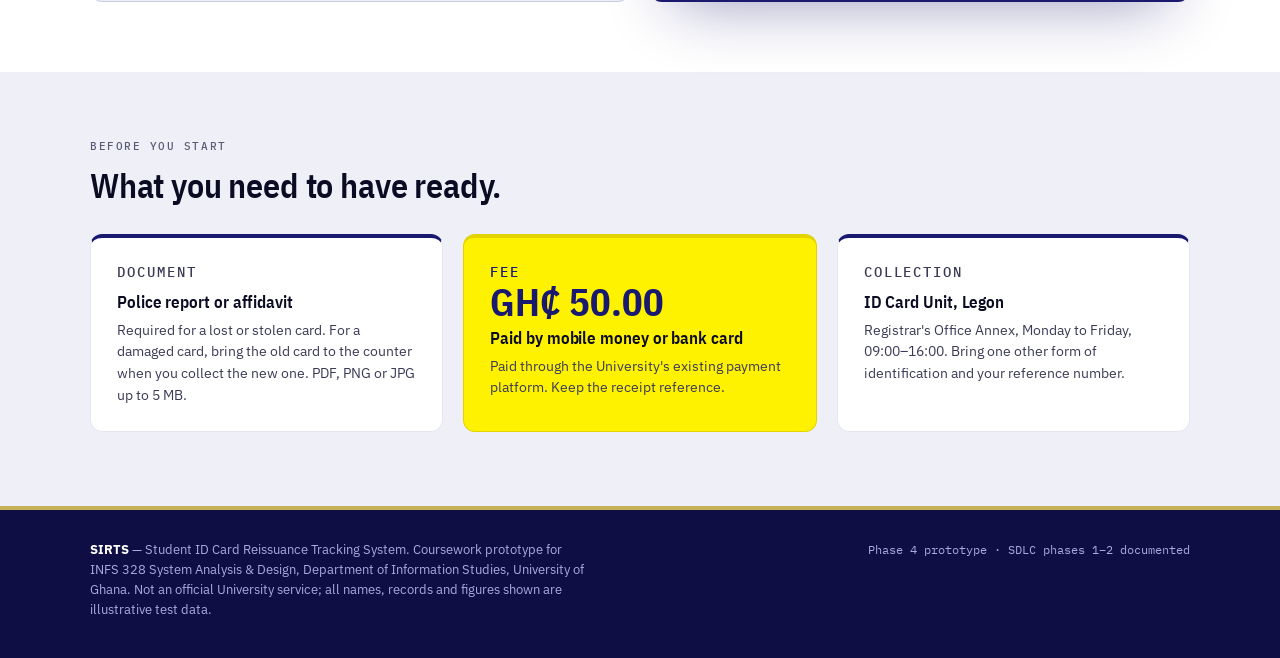
==== commit edd5ad5d: "Recolour in the University of Ghana palette and choreograph the motion Midnight Blue carries the str" ====
--- a/index.html
+++ b/index.html
@@ -8,9 +8,9 @@
 <link rel="preconnect" href="https://fonts.googleapis.com">
 <link rel="preconnect" href="https://fonts.gstatic.com" crossorigin>
 <link href="https://fonts.googleapis.com/css2?family=IBM+Plex+Mono:wght@400;500&family=IBM+Plex+Sans+Condensed:wght@600;700&family=IBM+Plex+Sans:wght@400;500;600&display=swap" rel="stylesheet">
-<link rel="stylesheet" href="assets/css/base.css">
-<link rel="stylesheet" href="assets/css/home.css">
-<link rel="icon" href="data:image/svg+xml,<svg xmlns='http://www.w3.org/2000/svg' viewBox='0 0 32 32'><rect width='32' height='32' rx='6' fill='%230C3B4E'/><text x='16' y='22' font-family='sans-serif' font-size='15' font-weight='700' fill='%23E3B75C' text-anchor='middle'>UG</text></svg>">
+<link rel="stylesheet" href="assets/css/base.css?v=4">
+<link rel="stylesheet" href="assets/css/home.css?v=4">
+<link rel="icon" href="data:image/svg+xml,<svg xmlns='http://www.w3.org/2000/svg' viewBox='0 0 32 32'><rect width='32' height='32' rx='6' fill='%23191970'/><text x='16' y='22' font-family='sans-serif' font-size='15' font-weight='700' fill='%23FFF200' text-anchor='middle'>UG</text></svg>">
 </head>
 <body>
 
@@ -29,16 +29,16 @@
 
 <main>
 
-  <!-- HERO: the card you are waiting for, drawn as it currently exists -->
-  <section class="hero">
+  <!-- HERO: the card is made in front of you, and every stage messages you -->
+  <section class="hero" id="hero">
     <div class="wrap hero__grid">
       <div>
         <p class="eyebrow">Academic Affairs Directorate · ID Card Unit · Legon</p>
-        <h1>Know where your <em>ID card</em> is.</h1>
+        <h1>Know where your <em><span>ID card</span></em> is.</h1>
         <p class="hero__lede">
-          Report a lost, stolen or damaged card, pay the reissuance fee and upload your
-          police report in one sitting. You get a reference number immediately and a
-          message at every stage — so you never have to walk to the office to ask.
+          Report a lost, stolen or damaged card and follow the request through every
+          stage. You are told the moment anything changes — so you never walk to the
+          office to ask.
         </p>
 
         <nav class="doors" aria-labelledby="doors-label">
@@ -72,7 +72,9 @@
         </nav>
       </div>
 
-      <div class="hero__art">
+      <div class="hero__scene">
+        <div class="hero__cardwrap">
+        <div class="hero__head" aria-hidden="true"></div>
         <figure class="idcard" id="heroCard" data-state="blueprint">
           <div class="idcard__face">
             <div class="idcard__top">
@@ -113,13 +115,19 @@
             <span class="idcard__seal" aria-hidden="true">UG</span>
           </div>
         </figure>
-        <p class="hero__caption" id="heroCaption">Stage 1 of 5 — <b>request submitted</b></p>
+        </div>
+        <div class="hero__notes" id="heroNotes" aria-hidden="true">
+          <div class="note-chip"><b>Submitted</b>Reference UG-ID-2026-089 issued.</div>
+          <div class="note-chip"><b>Payment verified</b>GH₵ 50.00 confirmed by the payment platform.</div>
+          <div class="note-chip"><b>Approved</b>Your card is in the print batch.</div>
+          <div class="note-chip note-chip--lit"><b>Ready for collection</b>Collect at the ID Card Unit, Mon–Fri 09:00–16:00.</div>
+        </div>
       </div>
     </div>
   </section>
 
   <!-- THE FIVE STAGES -->
-  <section class="stages">
+  <section class="stages" id="stages">
     <div class="wrap">
       <div class="stages__head">
         <p class="eyebrow">How a replacement is processed</p>
@@ -175,7 +183,7 @@
   </section>
 
   <!-- WHAT CHANGES -->
-  <section class="split">
+  <section class="split" id="split">
     <div class="wrap split__grid">
       <div class="compare compare--old">
         <p class="eyebrow">The counter process</p>
@@ -205,10 +213,10 @@
   </section>
 
   <!-- WHAT YOU NEED -->
-  <section class="needs">
+  <section class="needs" id="needs">
     <div class="wrap">
       <p class="eyebrow">Before you start</p>
-      <h2 style="font-size:clamp(24px,3.4vw,32px);margin-top:10px;">What you need to have ready.</h2>
+      <h2>What you need to have ready.</h2>
       <div class="needs__grid">
         <article class="need">
           <p class="eyebrow">Document</p>
@@ -218,7 +226,7 @@
             the counter when you collect the new one. PDF, PNG or JPG up to 5 MB.
           </p>
         </article>
-        <article class="need">
+        <article class="need need--fee">
           <p class="eyebrow">Fee</p>
           <p class="fee">GH₵ 50.00</p>
           <h3 style="margin-top:8px;">Paid by mobile money or bank card</h3>
@@ -249,6 +257,6 @@
   </div>
 </footer>
 
-<script src="assets/js/home.js"></script>
+<script src="assets/js/home.js?v=4"></script>
 </body>
 </html>
--- a/assets/css/base.css
+++ b/assets/css/base.css
@@ -2,36 +2,44 @@
    Shared tokens, resets, typography and the ID-card artifact. */
 
 :root {
-  /* Ground: the cool sheen of a laminated card, not paper white */
-  --paper:        #E6EBEE;
-  --paper-deep:   #D5DDE2;
+  /* University of Ghana: Midnight Blue, Lemon Yellow, Vegas Gold.
+     Blue carries the structure, lemon marks what has happened,
+     gold is reserved for the card and its seal. */
+  --paper:        #EFF0F7;
+  --paper-deep:   #DFE1EE;
   --surface:      #FFFFFF;
-  --surface-sunk: #F3F6F8;
-
-  --ink:          #0E1A21;
-  --ink-2:        #3B4D57;
-  --ink-3:        #5A6C77;   /* 4.9:1 on white — safe for small secondary text */
-  --rule:         #CBD6DC;
-  --rule-soft:    #E1E8EC;
-
-  --legon:        #0C3B4E;   /* primary — deep petrol blue */
-  --legon-lift:   #145369;
-  --legon-wash:   #E4EEF2;
-
-  --gold:         #B8862B;   /* foil. used only on the card and the seal */
-  --gold-lift:    #E3B75C;
-  --gold-text:    #7E5A12;   /* 5.2:1 on white — the gold that is safe to read */
+  --surface-sunk: #F5F6FB;
+
+  --ink:          #0B0B23;
+  --ink-2:        #3A3A56;
+  --ink-3:        #5A5A76;   /* 5.3:1 on white — safe for small secondary text */
+  --rule:         #C9CCE2;
+  --rule-soft:    #E4E6F1;
+
+  --legon:        #191970;   /* Midnight Blue — primary */
+  --legon-lift:   #2E2E93;
+  --legon-deep:   #0E0E45;
+  --legon-wash:   #EAEAF7;
+
+  --lemon:        #FFF200;   /* Lemon Yellow — fills and highlights, never text on light */
+  --lemon-deep:   #E3D400;
+  --lemon-wash:   #FFFBCC;
+
+  --gold:         #C5B358;   /* Vegas Gold — the card, the seal, the rules */
+  --gold-lift:    #E4D68A;
+  --gold-text:    #7C6D22;   /* 5.4:1 on white — the gold that is safe to read */
 
   /* the built-in curves are too weak to feel deliberate */
   --ease-out:     cubic-bezier(0.23, 1, 0.32, 1);
   --ease-in-out:  cubic-bezier(0.77, 0, 0.175, 1);
-
-  --wait:         #A2660A;
-  --wait-wash:    #FBF0DC;
-  --ok:           #0B6A50;
-  --ok-wash:      #DFF0EA;
-  --stop:         #97282A;
-  --stop-wash:    #FAE5E4;
+  --spring:       cubic-bezier(0.34, 1.56, 0.64, 1);
+
+  --wait:         #9A6100;
+  --wait-wash:    #FDF1D8;
+  --ok:           #0F7A4A;
+  --ok-wash:      #DCF2E6;
+  --stop:         #A11B2B;
+  --stop-wash:    #FBE4E6;
 
   --sans: "IBM Plex Sans", -apple-system, BlinkMacSystemFont, "Segoe UI", Roboto, sans-serif;
   --cond: "IBM Plex Sans Condensed", "IBM Plex Sans", -apple-system, "Segoe UI", Roboto, sans-serif;
@@ -41,9 +49,9 @@
   --r-md: 8px;
   --r-lg: 12px;
 
-  --shadow-1: 0 1px 2px rgba(14, 26, 33, .06), 0 1px 1px rgba(14, 26, 33, .04);
-  --shadow-2: 0 2px 4px rgba(14, 26, 33, .05), 0 12px 28px -16px rgba(12, 59, 78, .35);
-  --shadow-3: 0 24px 60px -24px rgba(12, 59, 78, .45);
+  --shadow-1: 0 1px 2px rgba(11, 11, 35, .06), 0 1px 1px rgba(11, 11, 35, .04);
+  --shadow-2: 0 2px 4px rgba(11, 11, 35, .05), 0 12px 28px -16px rgba(25, 25, 112, .35);
+  --shadow-3: 0 24px 60px -24px rgba(25, 25, 112, .45);
 
   --wrap: 1140px;
 }
@@ -175,7 +183,7 @@
   z-index: 40;
   background: var(--legon);
   color: #fff;
-  border-bottom: 3px solid var(--gold);
+  border-bottom: 4px solid var(--gold);
 }
 .mast__in {
   display: flex;
@@ -190,7 +198,7 @@
 .mast__sub {
   display: block;
   font-family: var(--mono); font-size: 10.5px; letter-spacing: .12em;
-  text-transform: uppercase; color: #9FC2CE;
+  text-transform: uppercase; color: #A9AADF;
 }
 
 /* university monogram */
@@ -203,7 +211,7 @@
   clip-path: polygon(0 0, 100% 0, 100% 68%, 50% 100%, 0 68%);
   font: 700 14px/1 var(--cond);
   letter-spacing: .04em;
-  color: #2A1D05;
+  color: #2A2408;
 }
 
 /* ---------- THE SIGNATURE: the card being minted ----------
@@ -229,7 +237,7 @@
   border-radius: inherit;
   overflow: hidden;
   background:
-    linear-gradient(150deg, #F7FAFC 0%, #E9F1F5 48%, #DCE8EE 100%);
+    linear-gradient(150deg, #FBFCFF 0%, #E8EAF6 55%, #DDE0F0 100%);
   border: 1px solid var(--rule);
   box-shadow: var(--shadow-2);
   transition: opacity 400ms var(--ease-out), filter 400ms var(--ease-out);
@@ -241,9 +249,9 @@
   inset: -40%;
   background:
     repeating-radial-gradient(ellipse 62% 30% at 18% 62%,
-      transparent 0 6px, rgba(24, 74, 128, .16) 6px 6.7px),
+      transparent 0 6px, rgba(25, 25, 112, .16) 6px 6.7px),
     repeating-radial-gradient(ellipse 70% 26% at 86% 30%,
-      transparent 0 8px, rgba(24, 74, 128, .11) 8px 8.8px);
+      transparent 0 8px, rgba(25, 25, 112, .11) 8px 8.8px);
   opacity: .55;
   pointer-events: none;
 }
@@ -257,20 +265,20 @@
   background: linear-gradient(160deg, var(--gold-lift), var(--gold));
   clip-path: polygon(0 0, 100% 0, 100% 66%, 50% 100%, 0 66%);
   display: grid; place-items: center;
-  font: 700 3cqw/1 var(--cond); color: #2A1D05;
+  font: 700 3cqw/1 var(--cond); color: #2A2408;
 }
 .idcard__word {
   font: 700 4.6cqw/1.02 var(--cond);
   letter-spacing: .005em;
-  color: #16222B;
+  color: var(--legon);
   text-transform: uppercase;
   margin-top: .2cqw;
 }
 .idcard__banner {
   margin-left: auto;
   padding: 1cqw 2.4cqw;
-  background: linear-gradient(100deg, #8E6415, #D8B15E 45%, #9C7020);
-  color: #FFF8E6;
+  background: linear-gradient(100deg, #8A7A2E, #DFCE7C 45%, #9C8C34);
+  color: #FFFDF0;
   font: 700 2.9cqw/1.25 var(--cond);
   letter-spacing: .06em;
   text-transform: uppercase;
@@ -282,22 +290,22 @@
 .idcard__photo {
   aspect-ratio: 3 / 4;
   border-radius: 1px;
-  background: linear-gradient(170deg, #BACBD4, #93AAB6);
+  background: linear-gradient(170deg, #C3C6DE, #9A9EC0);
   display: grid; place-items: center;
   font: 600 5.4cqw/1 var(--cond);
   color: rgba(255, 255, 255, .94);
-  border: 1px solid rgba(12, 59, 78, .22);
+  border: 1px solid rgba(25, 25, 112, .22);
 }
 .idcard__fields { display: grid; gap: 1.4cqw; min-width: 0; margin: 0; }
 .idcard__fields dt {
   font: 500 2.2cqw/1 var(--mono);
-  letter-spacing: .1em; text-transform: uppercase; color: #566A76;
+  letter-spacing: .1em; text-transform: uppercase; color: #5C5C7E;
 }
 .idcard__fields dd {
   margin: .5cqw 0 0;
   font: 600 3.1cqw/1.12 var(--cond);
   text-transform: uppercase;
-  color: #16222B;
+  color: var(--legon);
   overflow: hidden; text-overflow: ellipsis; white-space: nowrap;
 }
 .idcard__pair { display: grid; grid-template-columns: 1fr 1fr; gap: 3%; }
@@ -312,18 +320,18 @@
 .idcard__no {
   font: 700 4cqw/1 var(--cond);
   letter-spacing: .02em;
-  color: #16222B;
+  color: var(--legon);
 }
 .idcard__name {
   font: 700 3.8cqw/1 var(--cond);
   text-transform: uppercase;
-  color: #16222B;
+  color: var(--legon);
   overflow: hidden; text-overflow: ellipsis; white-space: nowrap;
 }
 .idcard__serial {
   font: 500 2.3cqw/1 var(--mono);
   letter-spacing: .2em;
-  color: #46606E;
+  color: #4A4A6B;
 }
 .idcard__serial b { font-weight: 500; color: var(--legon); }
 
@@ -336,12 +344,12 @@
   display: grid; place-items: center;
   background:
     radial-gradient(circle at 34% 28%, rgba(255, 255, 255, .5), transparent 58%),
-    conic-gradient(from 210deg, #A87B25, #E7C36E 18%, #9C6F1E 36%, #F0D68F 54%,
-                   #A87B25 72%, #E0BB63 88%, #A87B25 100%);
-  color: #3A2807;
+    conic-gradient(from 210deg, #A2913C, #E8DA9A 18%, #8E7E2A 36%, #F2E7B4 54%,
+                   #A2913C 72%, #DACB80 88%, #A2913C 100%);
+  color: #332C08;
   font: 700 2.8cqw/1 var(--cond);
   letter-spacing: .04em;
-  box-shadow: inset 0 0 0 .7cqw rgba(255, 255, 255, .34), 0 1px 3px rgba(58, 40, 7, .4);
+  box-shadow: inset 0 0 0 .7cqw rgba(255, 255, 255, .34), 0 1px 3px rgba(51, 44, 8, .45);
   opacity: 0;
   transform: scale(.92) rotate(-14deg);
   transition: opacity 260ms var(--ease-out), transform 320ms var(--ease-out);
@@ -349,25 +357,25 @@
 
 /* --- state: not yet printed. a blueprint of the card that will exist --- */
 .idcard[data-state="blueprint"] .idcard__face {
-  background: repeating-linear-gradient(115deg, #EEF3F6 0 9px, #E8EEF2 9px 18px);
+  background: repeating-linear-gradient(115deg, #EDEEF8 0 9px, #E6E8F4 9px 18px);
   border-style: dashed;
-  border-color: #A9BEC8;
+  border-color: #A9ADCB;
   box-shadow: none;
 }
 .idcard[data-state="blueprint"] .idcard__face::before { opacity: .16; }
 .idcard[data-state="blueprint"] .idcard__photo {
   background: transparent;
-  border: 1px dashed #A9BEC8;
+  border: 1px dashed #A9ADCB;
   color: transparent;
 }
 .idcard[data-state="blueprint"] .idcard__word,
 .idcard[data-state="blueprint"] .idcard__fields dd,
 .idcard[data-state="blueprint"] .idcard__no,
-.idcard[data-state="blueprint"] .idcard__name { color: #8CA4B0; }
+.idcard[data-state="blueprint"] .idcard__name { color: #9598BC; }
 .idcard[data-state="blueprint"] .idcard__banner {
   background: none;
-  border: 1px dashed #A9BEC8;
-  color: #8CA4B0;
+  border: 1px dashed #A9ADCB;
+  color: #9598BC;
 }
 .idcard[data-state="blueprint"] .idcard__crest { filter: grayscale(1); opacity: .45; }
 
@@ -393,8 +401,8 @@
   transform: translate(-50%, -50%) rotate(-11deg);
   font: 700 clamp(18px, 6.5cqw, 38px)/1 var(--cond);
   letter-spacing: .12em;
-  color: rgba(151, 40, 42, .72);
-  border: 3px solid rgba(151, 40, 42, .55);
+  color: rgba(161, 27, 43, .72);
+  border: 3px solid rgba(161, 27, 43, .55);
   border-radius: 4px;
   padding: 6px 16px;
 }
@@ -461,7 +469,7 @@
   dialog.sheet[open] { opacity: 0; transform: scale(.96); }
 }
 dialog.sheet::backdrop {
-  background: rgba(9, 32, 42, .55);
+  background: rgba(11, 11, 35, .55);
   opacity: 1;
   transition: opacity 200ms ease, overlay 200ms allow-discrete, display 200ms allow-discrete;
 }
--- a/assets/css/home.css
+++ b/assets/css/home.css
@@ -1,161 +1,301 @@
-/* SIRTS — front page */
-
+/* SIRTS — front page. Colour-blocked in the University of Ghana palette:
+   midnight blue fields, lemon marking what has happened, gold on the card. */
+
+/* ======================= HERO ======================= */
 .hero {
-  padding: 56px 0 64px;
+  position: relative;
+  overflow: hidden;
+  padding: 62px 0 72px;
   background:
-    radial-gradient(120% 90% at 88% 0%, #F2F7F9 0%, transparent 62%),
-    linear-gradient(180deg, #EDF2F5 0%, var(--paper) 100%);
-  border-bottom: 1px solid var(--rule);
-}
+    radial-gradient(110% 120% at 84% 4%, var(--legon-lift) 0%, transparent 58%),
+    linear-gradient(160deg, var(--legon) 0%, var(--legon-deep) 100%);
+  color: #fff;
+}
+/* a faint lathe pattern, the same language as the card's security print */
+.hero::before {
+  content: "";
+  position: absolute;
+  inset: -30%;
+  background: repeating-radial-gradient(ellipse 60% 34% at 82% 22%,
+    transparent 0 22px, rgba(255, 255, 255, .05) 22px 23px);
+  pointer-events: none;
+}
+.hero > * { position: relative; }
+
 .hero__grid {
   display: grid;
-  grid-template-columns: minmax(0, 1.05fr) minmax(0, .95fr);
-  gap: 56px;
+  grid-template-columns: minmax(0, 1fr) auto;
+  gap: 48px;
   align-items: center;
 }
+.hero .eyebrow { color: var(--gold-lift); }
 .hero h1 {
-  font-size: clamp(34px, 5.4vw, 54px);
+  font-size: clamp(36px, 5.6vw, 58px);
   font-weight: 700;
-  letter-spacing: -0.02em;
+  letter-spacing: -0.022em;
+  line-height: 1.03;
   margin: 14px 0 16px;
-  max-width: 14ch;
-}
+  max-width: 13ch;
+}
+/* the highlight wipes itself in, left to right, and the text turns navy on it */
 .hero h1 em {
   font-style: normal;
-  color: var(--legon);
-  box-shadow: inset 0 -0.14em 0 rgba(184, 134, 43, .45);
-}
-.hero__lede { font-size: 17px; color: var(--ink-2); max-width: 46ch; }
-
-.hero__art { display: grid; gap: 14px; justify-items: center; }
-.hero__art .idcard { max-width: 460px; }
-.hero__caption {
-  font-family: var(--mono);
-  font-size: 11.5px;
-  letter-spacing: .1em;
-  text-transform: uppercase;
-  color: var(--ink-3);
-  text-align: center;
-}
-.hero__caption b { color: var(--legon); font-weight: 500; }
-
-/* sign-in: three doors, not a login form nobody can use */
-.doors { margin-top: 30px; }
-.doors__label { margin-bottom: 10px; }
-.doors__list { display: grid; gap: 10px; max-width: 460px; }
+  position: relative;
+  display: inline-block;
+  padding: 0 .12em;
+  color: #fff;
+  transition: color 160ms linear 620ms;
+}
+.hero h1 em > span { position: relative; z-index: 1; }
+.hero h1 em::before {
+  content: "";
+  position: absolute;
+  inset: 4% 0 8%;
+  background: var(--lemon);
+  transform: scaleX(0);
+  transform-origin: left center;
+  transition: transform 640ms var(--ease-out) 460ms;
+}
+.hero.is-live h1 em { color: var(--legon); }
+.hero.is-live h1 em::before { transform: scaleX(1); }
+.hero__lede { font-size: 16.5px; color: #C6C7EC; max-width: 44ch; }
+
+/* the way in */
+.doors { margin-top: 28px; }
+.doors__label { margin-bottom: 10px; color: var(--gold-lift); }
+.doors__list { display: grid; gap: 9px; max-width: 470px; }
 .door {
   display: grid;
   grid-template-columns: auto 1fr auto;
   align-items: center;
   gap: 14px;
-  padding: 13px 16px;
-  background: var(--surface);
-  border: 1px solid var(--rule);
+  padding: 12px 16px;
+  min-height: 48px;
+  background: rgba(255, 255, 255, .07);
+  border: 1px solid rgba(255, 255, 255, .2);
   border-radius: var(--r-md);
   text-decoration: none;
-  color: inherit;
-  min-height: 48px;
-  box-shadow: var(--shadow-1);
-  transition: border-color 150ms ease, transform 160ms var(--ease-out),
-              box-shadow 150ms ease;
+  color: #fff;
+  transition: background-color 160ms ease, border-color 160ms ease,
+              transform 180ms var(--ease-out);
 }
 @media (hover: hover) and (pointer: fine) {
   .door:hover {
-    border-color: var(--legon);
-    transform: translateX(3px);
-    box-shadow: var(--shadow-2);
-    color: inherit;
+    background: rgba(255, 255, 255, .14);
+    border-color: var(--lemon);
+    transform: translateX(4px);
+    color: #fff;
   }
-}
-.door:active { transform: scale(0.985); }
+  .door:hover .door__go { transform: translateX(3px); }
+}
+.door:active { transform: scale(0.99); }
 .door__key {
   font-family: var(--mono); font-size: 11px; letter-spacing: .1em;
-  color: var(--gold); border: 1px solid #E6D6B4; background: #FBF6EA;
-  border-radius: 3px; padding: 4px 6px;
+  color: var(--legon); background: var(--lemon);
+  border-radius: 3px; padding: 4px 7px; font-weight: 500;
 }
 .door__name { display: block; font-family: var(--cond); font-weight: 600; font-size: 16px; }
-.door__what { display: block; font-size: 13px; color: var(--ink-3); }
-.door__go { color: var(--legon); font-size: 18px; line-height: 1; }
-
-/* the stage rail — the thing the old counter process could not show you */
-.stages { padding: 62px 0; }
-.stages__head { max-width: 60ch; margin-bottom: 34px; }
-.stages__head h2 { font-size: clamp(24px, 3.4vw, 32px); margin: 10px 0 10px; }
+.door__what { display: block; font-size: 13px; color: #A9AADF; }
+.door__go { color: var(--lemon); font-size: 18px; line-height: 1; transition: transform 180ms var(--ease-out); }
+
+/* the scene: the card, and the messages it sends */
+.hero__scene { display: grid; gap: 14px; width: 430px; max-width: 100%; }
+.hero__cardwrap { position: relative; width: 100%; }
+.hero__cardwrap .idcard { max-width: 100%; }
+/* the print head that passes across as the card is made */
+.hero__head {
+  position: absolute;
+  top: -12px; bottom: -12px;
+  width: 5px;
+  border-radius: 3px;
+  background: var(--lemon);
+  box-shadow: 0 0 24px 6px rgba(255, 242, 0, .7);
+  left: 0;
+  opacity: 0;
+}
+.hero.is-printing .hero__head { animation: printhead 1.45s var(--ease-out) 1; }
+@keyframes printhead {
+  0%   { opacity: 0; left: -2%; }
+  12%  { opacity: 1; }
+  88%  { opacity: 1; }
+  100% { opacity: 0; left: 100%; }
+}
+
+.hero__notes { display: grid; gap: 7px; width: 430px; max-width: 100%; }
+.note-chip {
+  background: rgba(255, 255, 255, .95);
+  border-radius: 9px 9px 9px 3px;
+  padding: 9px 12px;
+  font-size: 12.8px;
+  line-height: 1.35;
+  color: #1B1B3A;
+  opacity: 0;
+  transform: translateX(18px) scale(.97);
+  transition: opacity 420ms var(--ease-out), transform 460ms var(--ease-out);
+}
+.note-chip b {
+  display: block;
+  font: 500 9.5px/1.4 var(--mono);
+  letter-spacing: .12em; text-transform: uppercase;
+  color: var(--legon);
+  margin-bottom: 2px;
+}
+.note-chip--lit { background: var(--lemon); }
+.note-chip.is-in { opacity: 1; transform: translateX(0) scale(1); }
+
+/* ======================= STAGES ======================= */
+.stages { padding: 66px 0 70px; background: var(--surface); }
+.stages__head { max-width: 60ch; margin-bottom: 38px; }
+.stages__head h2 { font-size: clamp(26px, 3.6vw, 34px); margin: 10px 0 10px; }
 .stages__head p { color: var(--ink-2); }
 
-.rail { display: grid; grid-template-columns: repeat(5, 1fr); gap: 0; position: relative; }
+.rail { display: grid; grid-template-columns: repeat(5, 1fr); position: relative; }
 .rail::before {
   content: "";
   position: absolute;
-  left: 6%; right: 6%; top: 17px;
-  height: 2px;
-  background: repeating-linear-gradient(90deg, var(--legon) 0 6px, transparent 6px 12px);
-  opacity: .45;
-}
+  left: 10%; right: 10%; top: 21px;
+  height: 4px;
+  background: var(--rule);
+  border-radius: 2px;
+}
+/* the track fills as the section comes into view */
+.rail::after {
+  content: "";
+  position: absolute;
+  left: 10%; right: 10%; top: 21px;
+  height: 4px;
+  border-radius: 2px;
+  background: linear-gradient(90deg, var(--legon), var(--legon-lift));
+  transform: scaleX(0);
+  transform-origin: left;
+  transition: transform 1.5s var(--ease-in-out);
+}
+.stages.is-live .rail::after { transform: scaleX(1); }
+
 .stage { position: relative; padding: 0 12px; text-align: center; }
 .stage__dot {
-  width: 36px; height: 36px;
-  margin: 0 auto 12px;
+  width: 46px; height: 46px;
+  margin: 0 auto 14px;
   display: grid; place-items: center;
   border-radius: 50%;
   background: var(--surface);
-  border: 2px solid var(--legon);
-  color: var(--legon);
+  border: 3px solid var(--rule);
+  color: var(--ink-3);
   font: 500 13px/1 var(--mono);
   position: relative;
   z-index: 1;
-}
-.stage:last-child .stage__dot { background: var(--legon); color: #fff; }
-.stage h3 { font-size: 15px; margin-bottom: 5px; }
+  transition: background-color 260ms var(--ease-out), border-color 260ms var(--ease-out),
+              color 260ms var(--ease-out), transform 420ms var(--spring);
+}
+.stages.is-live .stage.is-on .stage__dot {
+  background: var(--lemon);
+  border-color: var(--legon);
+  color: var(--legon);
+  transform: scale(1.12);
+}
+.stage h3 { font-size: 15.5px; margin-bottom: 5px; }
 .stage p { font-size: 13px; color: var(--ink-3); }
 .stage__who {
   display: inline-block;
-  margin-top: 8px;
+  margin-top: 9px;
   font: 500 10.5px/1 var(--mono);
   letter-spacing: .12em; text-transform: uppercase;
-  color: var(--ink-3);
-  border-top: 1px solid var(--rule);
+  color: var(--gold-text);
+  border-top: 2px solid var(--gold);
   padding-top: 7px;
 }
 
-/* before / after — stated as process facts, not invented numbers */
-.split { padding: 0 0 62px; }
+/* ======================= BEFORE / AFTER ======================= */
+.split { padding: 0 0 70px; background: var(--surface); }
 .split__grid { display: grid; grid-template-columns: 1fr 1fr; gap: 20px; }
-.compare { padding: 22px 24px; border-radius: var(--r-lg); border: 1px solid var(--rule); }
-.compare--old { background: var(--surface-sunk); }
-.compare--new { background: var(--surface); border-color: var(--legon); box-shadow: var(--shadow-2); }
-.compare h3 { font-size: 17px; margin-bottom: 12px; }
+.compare {
+  padding: 26px 28px;
+  border-radius: var(--r-lg);
+  opacity: 0;
+  transform: translateY(20px);
+  transition: opacity 520ms var(--ease-out), transform 560ms var(--ease-out);
+}
+.split.is-live .compare { opacity: 1; transform: none; }
+.split.is-live .compare--new { transition-delay: 120ms; }
+.compare--old { background: var(--paper); border: 1px solid var(--rule); }
+.compare--new { background: var(--legon); color: #fff; box-shadow: var(--shadow-3); }
+.compare--new .eyebrow { color: var(--gold-lift); }
+.compare h3 { font-size: 19px; margin-bottom: 12px; }
+.compare--old h3 { color: var(--ink-2); }
+.compare--new h3 { color: #fff; }
 .compare li {
-  display: grid; grid-template-columns: 16px 1fr; gap: 10px;
-  padding: 7px 0; font-size: 14px; color: var(--ink-2);
+  display: grid; grid-template-columns: 18px 1fr; gap: 10px;
+  padding: 8px 0; font-size: 14.5px;
   border-top: 1px solid var(--rule-soft);
 }
+.compare--new li { border-top-color: rgba(255, 255, 255, .14); color: #C6C7EC; }
+.compare--old li { color: var(--ink-2); }
 .compare li:first-of-type { border-top: 0; }
 .compare li i { font-style: normal; color: var(--ink-3); }
-.compare--new li i { color: var(--ok); }
-
-/* what you need */
-.needs { padding: 0 0 70px; }
-.needs__grid { display: grid; grid-template-columns: repeat(3, 1fr); gap: 20px; margin-top: 26px; }
-.need { padding: 20px 22px; background: var(--surface); border: 1px solid var(--rule-soft); border-radius: var(--r-lg); }
-.need h3 { font-size: 16px; margin: 10px 0 8px; }
+.compare--new li i { color: var(--lemon); }
+
+/* ======================= WHAT YOU NEED ======================= */
+.needs { padding: 66px 0 74px; background: var(--paper); }
+.needs h2 { font-size: clamp(26px, 3.6vw, 34px); margin-top: 10px; }
+.needs__grid { display: grid; grid-template-columns: repeat(3, 1fr); gap: 20px; margin-top: 30px; }
+.need {
+  padding: 24px 26px;
+  background: var(--surface);
+  border: 1px solid var(--rule-soft);
+  border-top: 4px solid var(--legon);
+  border-radius: var(--r-lg);
+  opacity: 0;
+  transform: translateY(18px);
+  transition: opacity 500ms var(--ease-out), transform 520ms var(--ease-out);
+}
+.needs.is-live .need { opacity: 1; transform: none; }
+.needs.is-live .need:nth-child(2) { transition-delay: 70ms; }
+.needs.is-live .need:nth-child(3) { transition-delay: 140ms; }
+.need--fee { background: var(--lemon); border-top-color: var(--legon); border-color: var(--lemon-deep); }
+.need--fee .eyebrow, .need--fee p { color: var(--legon); }
+.need h3 { font-size: 16.5px; margin: 10px 0 8px; }
 .need p { font-size: 14px; color: var(--ink-2); }
-.need .fee { font-family: var(--cond); font-size: 30px; font-weight: 700; color: var(--legon); line-height: 1; }
-
+.need .fee {
+  font-family: var(--cond); font-size: 38px; font-weight: 700;
+  color: var(--legon); line-height: 1;
+}
+
+/* ======================= FOOT ======================= */
 .foot {
-  border-top: 1px solid var(--rule);
-  background: var(--surface);
-  padding: 26px 0 34px;
+  background: var(--legon-deep);
+  color: #A9AADF;
+  padding: 30px 0 38px;
+  border-top: 4px solid var(--gold);
 }
 .foot__in { display: flex; flex-wrap: wrap; gap: 16px; justify-content: space-between; align-items: baseline; }
-.foot p { font-size: 13px; color: var(--ink-3); max-width: 62ch; }
+.foot p { font-size: 13px; max-width: 62ch; }
+.foot strong { color: #fff; }
+
+/* ======================= REVEAL BASE ======================= */
+.reveal { opacity: 0; transform: translateY(16px); }
+.reveal.is-in {
+  opacity: 1;
+  transform: none;
+  transition: opacity 560ms var(--ease-out), transform 600ms var(--ease-out);
+}
 
 @media (max-width: 960px) {
   .hero__grid { grid-template-columns: 1fr; gap: 40px; }
-  .hero { padding: 40px 0 48px; }
-  .rail { grid-template-columns: 1fr; gap: 18px; }
-  .rail::before { display: none; }
-  .stage { text-align: left; display: grid; grid-template-columns: 36px 1fr; gap: 14px; padding: 0; }
+  .hero { padding: 40px 0 52px; }
+  .hero__scene { width: 100%; }
+  .hero__notes { width: 100%; }
+  .hero__lede { max-width: none; }
+  .rail { grid-template-columns: 1fr; gap: 20px; }
+  .rail::before, .rail::after { display: none; }
+  .stage { text-align: left; display: grid; grid-template-columns: 46px 1fr; gap: 14px; padding: 0; }
   .stage__dot { margin: 0; }
   .split__grid, .needs__grid { grid-template-columns: 1fr; }
 }
+
+@media (prefers-reduced-motion: reduce) {
+  .hero h1 em::before { transform: scaleX(1); }
+  .hero h1 em { color: var(--legon); }
+  .note-chip { opacity: 1; transform: none; }
+  .rail::after { transform: scaleX(1); }
+  .reveal, .compare, .need { opacity: 1; transform: none; }
+}
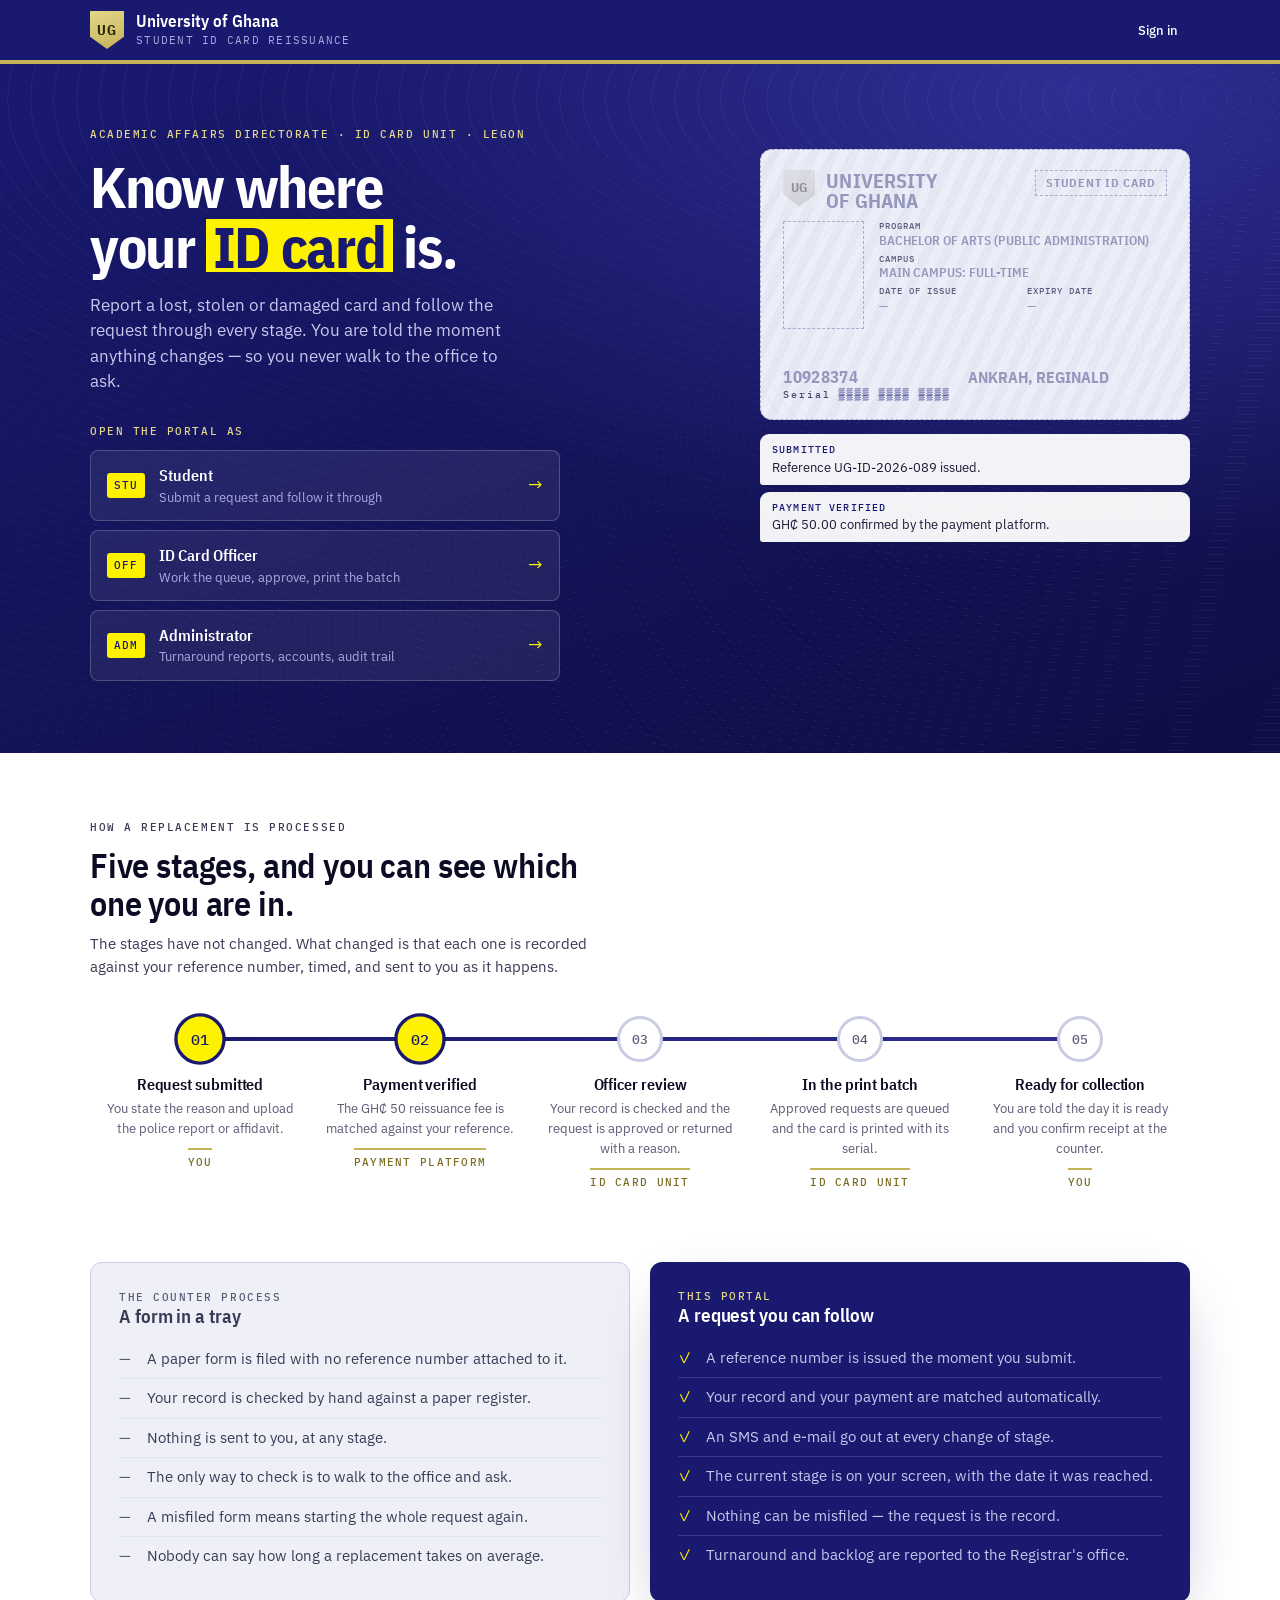
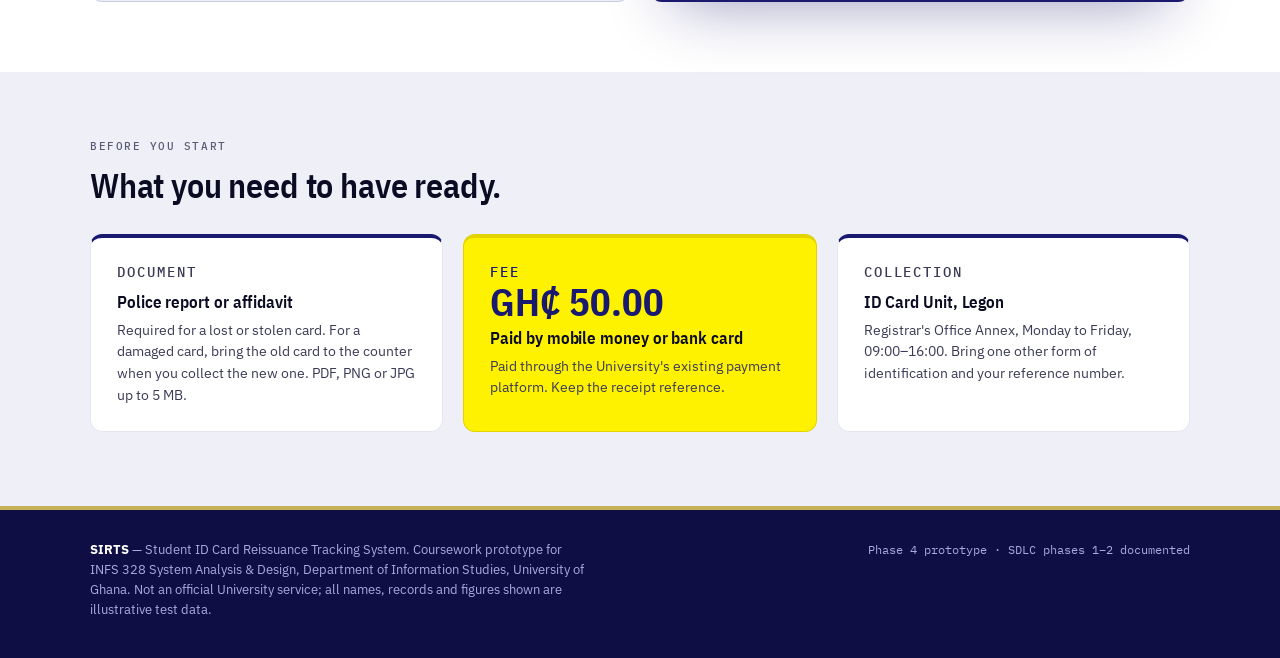
==== commit d44f505b: "Add depth, press feedback and three officer features Motion, chosen against a frequency/purpose gate" ====
--- a/index.html
+++ b/index.html
@@ -8,8 +8,8 @@
 <link rel="preconnect" href="https://fonts.googleapis.com">
 <link rel="preconnect" href="https://fonts.gstatic.com" crossorigin>
 <link href="https://fonts.googleapis.com/css2?family=IBM+Plex+Mono:wght@400;500&family=IBM+Plex+Sans+Condensed:wght@600;700&family=IBM+Plex+Sans:wght@400;500;600&display=swap" rel="stylesheet">
-<link rel="stylesheet" href="assets/css/base.css?v=4">
-<link rel="stylesheet" href="assets/css/home.css?v=4">
+<link rel="stylesheet" href="assets/css/base.css?v=7">
+<link rel="stylesheet" href="assets/css/home.css?v=7">
 <link rel="icon" href="data:image/svg+xml,<svg xmlns='http://www.w3.org/2000/svg' viewBox='0 0 32 32'><rect width='32' height='32' rx='6' fill='%23191970'/><text x='16' y='22' font-family='sans-serif' font-size='15' font-weight='700' fill='%23FFF200' text-anchor='middle'>UG</text></svg>">
 </head>
 <body>
@@ -257,6 +257,7 @@
   </div>
 </footer>
 
-<script src="assets/js/home.js?v=4"></script>
+<script src="assets/js/fx.js?v=7"></script>
+<script src="assets/js/home.js?v=7"></script>
 </body>
 </html>
--- a/assets/css/base.css
+++ b/assets/css/base.css
@@ -561,3 +561,74 @@
     transition-duration: .001ms !important;
   }
 }
+
+/* ================= INTERACTION EFFECTS ================= */
+
+/* press ripple — feedback, kept fast and low-contrast so daily use never tires */
+.btn, .door, .qrow, .doc { position: relative; overflow: hidden; }
+.ripple {
+  position: absolute;
+  border-radius: 50%;
+  pointer-events: none;
+  transform: translate(-50%, -50%) scale(0);
+  background: currentColor;
+  opacity: .28;
+  animation: ripple 420ms var(--ease-out) forwards;
+}
+.btn .ripple { background: #fff; opacity: .34; }
+.btn--quiet .ripple, .btn--stop .ripple { background: var(--legon); opacity: .16; }
+.door .ripple { background: var(--lemon); opacity: .22; }
+.qrow .ripple, .doc .ripple { background: var(--legon); opacity: .12; }
+@keyframes ripple {
+  to { transform: translate(-50%, -50%) scale(1); opacity: 0; }
+}
+
+/* the masthead condenses once you leave the top of the page */
+.mast {
+  transition: box-shadow 220ms var(--ease-out), background-color 220ms var(--ease-out);
+}
+.mast__in { transition: min-height 220ms var(--ease-out); }
+.mast.is-stuck { box-shadow: 0 8px 24px -14px rgba(11, 11, 35, .8); }
+.mast.is-stuck .mast__in { min-height: 50px; }
+.mast .crest { transition: transform 220ms var(--ease-out); }
+.mast.is-stuck .crest { transform: scale(.88); }
+
+/* surfaces lift a little under the pointer — 2px, not a jump */
+@media (hover: hover) and (pointer: fine) {
+  .panel, .tile, .need {
+    transition: transform 180ms var(--ease-out), box-shadow 180ms var(--ease-out);
+  }
+  .tile:hover, .need:hover {
+    transform: translateY(-2px);
+    box-shadow: var(--shadow-2);
+  }
+}
+
+/* a toast shows how long it has left */
+.toast { position: relative; overflow: hidden; }
+.toast::after {
+  content: "";
+  position: absolute;
+  left: 0; right: 0; bottom: 0;
+  height: 2px;
+  background: currentColor;
+  opacity: .28;
+  transform-origin: left;
+  animation: toast-time 5s linear forwards;
+}
+@keyframes toast-time { from { transform: scaleX(1); } to { transform: scaleX(0); } }
+
+/* the seal is struck, not faded, when the card is finally issued */
+.idcard[data-state="issued"] .idcard__seal { animation: strike 520ms var(--spring); }
+@keyframes strike {
+  0%   { transform: scale(1.5) rotate(-16deg); opacity: 0; }
+  55%  { transform: scale(.93) rotate(3deg);   opacity: 1; }
+  100% { transform: scale(1) rotate(0);        opacity: 1; }
+}
+
+@media (prefers-reduced-motion: reduce) {
+  .ripple { display: none; }
+  .toast::after { animation: none; opacity: 0; }
+  .idcard[data-state="issued"] .idcard__seal { animation: none; }
+  .tile:hover, .need:hover { transform: none; }
+}
--- a/assets/css/home.css
+++ b/assets/css/home.css
@@ -299,3 +299,21 @@
   .rail::after { transform: scaleX(1); }
   .reveal, .compare, .need { opacity: 1; transform: none; }
 }
+
+/* headline words arrive one after another */
+.hero h1.is-split .word {
+  display: inline-block;
+  opacity: 0;
+  transform: translateY(18px);
+  animation: word-in 620ms var(--ease-out) forwards;
+}
+@keyframes word-in { to { opacity: 1; transform: none; } }
+
+/* the card leans towards the pointer */
+.hero__cardwrap { will-change: transform; }
+.hero__cardwrap .idcard { transition: transform 420ms var(--ease-out); }
+.hero__cardwrap:hover .idcard { transition: none; }
+
+@media (prefers-reduced-motion: reduce) {
+  .hero h1.is-split .word { opacity: 1; transform: none; animation: none; }
+}
